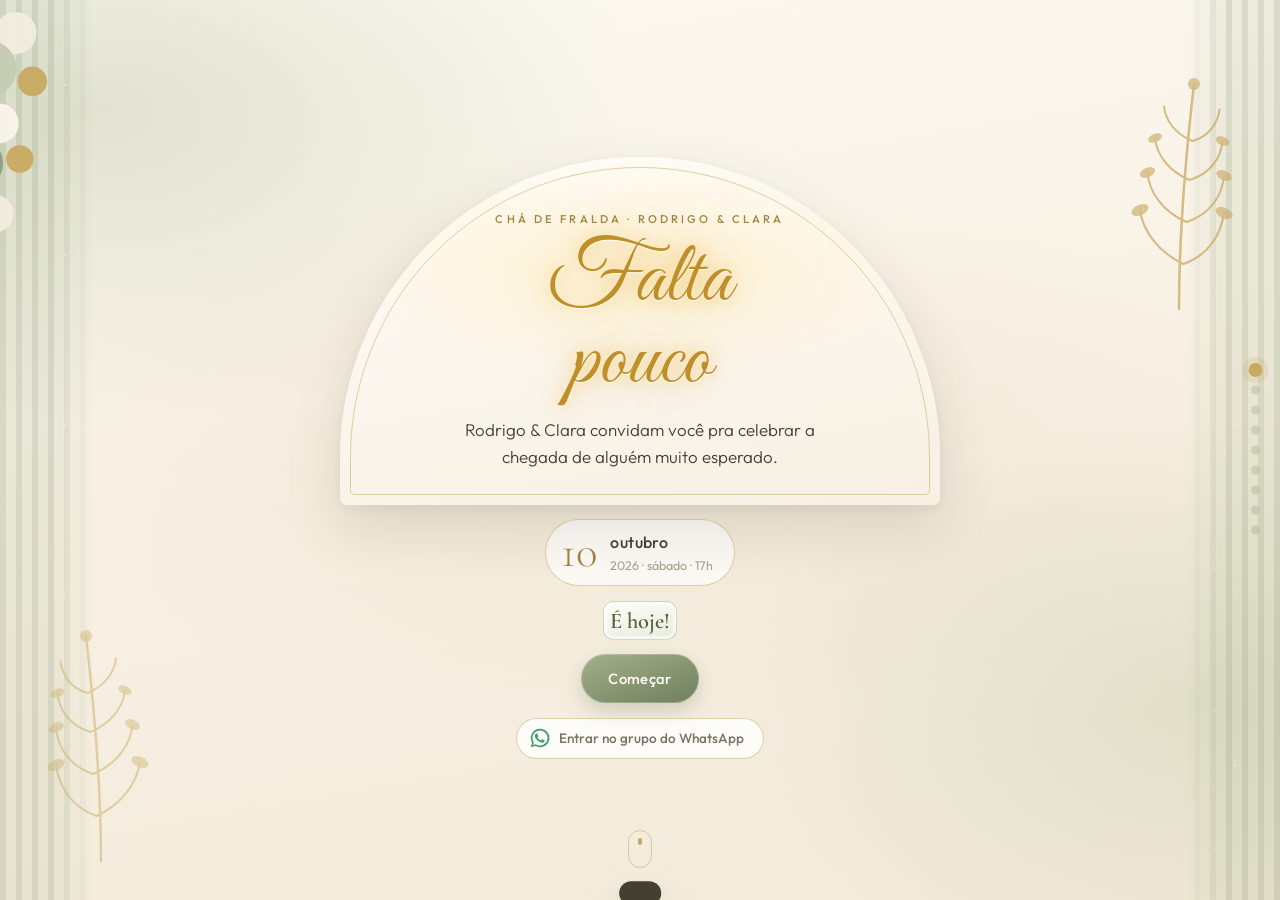
==== index.html @ 1813e739 "Endereço, bebidas, botão pulsando e assinatura em aberto ENDEREÇO CONFIG.local e CONFIG.endereco saí" ====
<!DOCTYPE html>
<html lang="pt-BR">
<head>
  <meta charset="UTF-8">
  <meta name="viewport" content="width=device-width, initial-scale=1.0, viewport-fit=cover">
  <meta name="theme-color" content="#FDFAF3">
  <title>Falta pouco — Chá de Fralda de Rodrigo &amp; Clara · 10.10.2026</title>
  <meta name="description" content="Chá de fralda de Rodrigo &amp; Clara — 10 de outubro de 2026, sábado, 17h. Feijoada, petiscos da roça e chopp gelado.">
  <meta property="og:type" content="website">
  <meta property="og:title" content="Falta pouco — Chá de Fralda de Rodrigo & Clara">
  <meta property="og:description" content="10.10.2026 · sábado, a partir das 17h. Feijoada no capricho, petiscos da roça e chopp gelado.">

  <link rel="preconnect" href="https://fonts.googleapis.com">
  <link rel="preconnect" href="https://fonts.gstatic.com" crossorigin>
  <link href="https://fonts.googleapis.com/css2?family=Cormorant+Garamond:ital,wght@0,300;0,400;0,500;0,600;1,400&family=Great+Vibes&family=Outfit:wght@300;400;500;600&display=swap" rel="stylesheet">
  <link rel="stylesheet" href="style.css">
  <link rel="icon" href="data:image/svg+xml,%3Csvg%20xmlns='http://www.w3.org/2000/svg'%20viewBox='0%200%2032%2032'%3E%3Cpath%20d='M16%2028.6%204.7%2017.7C1.3%2014.4%201.5%208.9%205.1%205.9c3.1-2.6%207.7-2%2010.3%201.1l.6.8.6-.8c2.6-3.1%207.2-3.7%2010.3-1.1%203.6%203%203.8%208.5.4%2011.8L16%2028.6z'%20fill='%23d92d2d'/%3E%3C/svg%3E">
</head>
<body>

<!-- cenário: cortinas de sálvia nas laterais e luzinhas ao fundo -->
<div class="blobs" aria-hidden="true">
  <span class="blob blob-a"></span>
  <span class="blob blob-b"></span>
  <span class="blob blob-c"></span>
</div>

<!-- ornamentos reaproveitados por várias seções -->
<svg class="sprite" aria-hidden="true">
  <defs>
    <symbol id="orn-guirlanda" viewBox="0 0 200 300">
      <circle cx="58"  cy="26"  r="26" fill="#a3b18a"/>
      <circle cx="112" cy="40"  r="20" fill="#f2ece0"/>
      <circle cx="34"  cy="66"  r="21" fill="#eee8dc"/>
      <circle cx="86"  cy="74"  r="27" fill="#c3cdb4"/>
      <circle cx="128" cy="86"  r="14" fill="#c9a961"/>
      <circle cx="46"  cy="112" r="24" fill="#a3b18a"/>
      <circle cx="96"  cy="126" r="19" fill="#faf5ea"/>
      <circle cx="26"  cy="152" r="18" fill="#d9d3c4"/>
      <circle cx="74"  cy="164" r="26" fill="#8fa07a"/>
      <circle cx="116" cy="160" r="13" fill="#c9a961"/>
      <circle cx="44"  cy="200" r="22" fill="#c3cdb4"/>
      <circle cx="92"  cy="212" r="18" fill="#f2ece0"/>
      <circle cx="30"  cy="240" r="17" fill="#a3b18a"/>
      <circle cx="72"  cy="252" r="13" fill="#c9a961"/>
    </symbol>

    <symbol id="orn-ramo" viewBox="0 0 100 160">
      <path d="M50 158 C50 110 46 60 40 8" fill="none" stroke="currentColor" stroke-width="1.6" stroke-linecap="round"/>
      <g fill="none" stroke="currentColor" stroke-width="1.3" stroke-linecap="round">
        <path d="M47 128 C30 122 22 108 20 94"/><path d="M47 128 C64 120 74 106 76 92"/>
        <path d="M45 100 C29 95 21 82 20 69"/><path d="M45 100 C61 93 70 80 71 67"/>
        <path d="M43 72  C29 68 22 57 21 46"/><path d="M43 72  C57 66 65 55 66 44"/>
        <path d="M41 46  C30 43 24 34 23 25"/><path d="M41 46  C53 41 59 32 60 23"/>
      </g>
      <g fill="currentColor" opacity="0.75">
        <ellipse cx="20" cy="94" rx="6" ry="3.4" transform="rotate(-24 20 94)"/>
        <ellipse cx="76" cy="92" rx="6" ry="3.4" transform="rotate(24 76 92)"/>
        <ellipse cx="20" cy="69" rx="5.4" ry="3.1" transform="rotate(-24 20 69)"/>
        <ellipse cx="71" cy="67" rx="5.4" ry="3.1" transform="rotate(24 71 67)"/>
        <ellipse cx="21" cy="46" rx="4.8" ry="2.8" transform="rotate(-24 21 46)"/>
        <ellipse cx="66" cy="44" rx="4.8" ry="2.8" transform="rotate(24 66 44)"/>
        <circle cx="40" cy="8" r="4"/>
      </g>
    </symbol>
  </defs>
</svg>

<!-- trilho de progresso lateral (montado pelo JS) -->
<nav class="rail" id="rail" aria-label="Navegação entre seções"></nav>

<main class="deck" id="deck">

  <!-- ═══════════ 1 · CAPA ═══════════ -->
  <section class="slide slide-capa" data-slide="Início">
    <svg class="guirlanda" viewBox="0 0 200 300" aria-hidden="true"><use href="#orn-guirlanda"></use></svg>

    <div class="wrap wrap-centro">
      <div class="capa-arco reveal">
        <p class="eyebrow">Chá de fralda · Rodrigo &amp; Clara</p>

        <h1 class="capa-titulo">
          Falta<em>pouco</em>
        </h1>

        <p class="capa-sub">
          Rodrigo &amp; Clara convidam você pra celebrar
          a chegada de alguém muito esperado.
        </p>
      </div>

      <div class="capa-data reveal" style="--d:.18s">
        <span class="capa-dia">10</span>
        <span class="capa-data-info">
          <b>outubro</b>
          <i>2026 · sábado · 17h</i>
        </span>
      </div>

      <div class="contador reveal" style="--d:.24s" id="contador">
        <div class="cd"><b id="cd-dias">--</b><span>dias</span></div>
        <div class="cd"><b id="cd-horas">--</b><span>horas</span></div>
        <div class="cd"><b id="cd-min">--</b><span>min</span></div>
        <div class="cd"><b id="cd-seg">--</b><span>seg</span></div>
      </div>

      <button class="btn btn-primario btn-pulsa reveal" style="--d:.3s" data-ir="1">Começar</button>

      <a class="wpp-capa reveal" style="--d:.36s" data-cfg-href="whatsappGrupo"
         data-origem="capa" href="#" target="_blank" rel="noopener">
        <svg viewBox="0 0 24 24" aria-hidden="true">
          <path d="M12 2a10 10 0 00-8.7 15L2 22l5.2-1.4A10 10 0 1012 2zm0 18.2a8.2 8.2 0 01-4.2-1.2l-.3-.2-3.1.8.8-3-.2-.3A8.2 8.2 0 1112 20.2z"/>
          <path d="M16.6 14.2c-.3-.1-1.6-.8-1.9-.9-.3-.1-.4-.1-.6.1l-.8 1c-.2.2-.3.2-.5.1a6.7 6.7 0 01-2-1.2 7.4 7.4 0 01-1.4-1.7c-.1-.3 0-.4.1-.5l.4-.5.2-.4v-.4l-.9-2.1c-.2-.6-.5-.5-.6-.5H8c-.2 0-.5.1-.7.3-.3.3-.9.9-.9 2.2s.9 2.6 1 2.8c.1.2 1.8 2.8 4.4 3.9 1.7.7 2.4.8 3.2.7.5-.1 1.6-.7 1.8-1.3.2-.6.2-1.2.2-1.3l-.4-.3z"/>
        </svg>
        <span>Entrar no grupo do WhatsApp</span>
      </a>
    </div>
    <div class="scroll-dica" aria-hidden="true"><span></span></div>
  </section>

  <!-- ═══════════ 2 · A HISTÓRIA (1) ═══════════ -->
  <section class="slide" data-slide="A história">
    <div class="wrap">
      <p class="eyebrow reveal">era uma vez</p>
      <h2 class="titulo reveal" style="--d:.06s">Três, antes de quatro</h2>

      <div class="retrato reveal" style="--d:.12s" aria-hidden="true">
        <span class="bolha bolha-azul">R</span>
        <span class="bolha bolha-rosa">C</span>
        <span class="bolha bolha-dourado">M</span>
      </div>

      <p class="texto reveal" style="--d:.18s">
        O Rodrigo e a Clara já caminhavam juntos. E a Clara já tinha uma
        filha linda de 1 aninho: a <strong>Maitê</strong>.
      </p>
      <p class="texto reveal" style="--d:.24s">
        A relação sempre foi das boas — daquelas que não precisam de
        apresentação. A Clara via nele <em>o pai que a Maitê não teve</em>.
        E pai, todo mundo sabe, não é quem chega primeiro: é quem fica.
      </p>
    </div>
  </section>

  <!-- ═══════════ 3 · A HISTÓRIA (2) ═══════════ -->
  <section class="slide" data-slide="A notícia">
    <div class="wrap">
      <p class="eyebrow reveal">e então</p>
      <h2 class="titulo reveal" style="--d:.06s">A notícia que mudou tudo</h2>

      <blockquote class="citacao reveal" style="--d:.12s">
        Não estava no roteiro, não estava no plano.
        Estava só ali, mudando tudo de uma vez.
      </blockquote>

      <p class="texto reveal" style="--d:.18s">
        Fomos surpreendidos. E apesar do susto, veio junto a certeza de que
        era uma <strong>boa nova</strong> — dessas que chegam sem avisar e,
        quando você percebe, já são a coisa mais especial que te aconteceu.
      </p>
      <p class="texto reveal" style="--d:.24s">
        Deus nos ungiu e nos concedeu essa bênção. Desde então ela virou a
        nossa prioridade, antes de qualquer outra coisa.
      </p>
      <p class="assinatura reveal" style="--d:.3s">Rodrigo, Clara, Maitê e …</p>
    </div>
  </section>

  <!-- ═══════════ 4 · A FESTA ═══════════ -->
  <section class="slide" data-slide="A festa">
    <svg class="botanica botanica-dir" viewBox="0 0 100 160" aria-hidden="true"><use href="#orn-ramo"></use></svg>
    <div class="wrap">
      <p class="eyebrow reveal">o encontro</p>
      <h2 class="titulo reveal" style="--d:.06s">A festa</h2>

      <div class="cartao reveal" style="--d:.12s">
        <div class="linha">
          <span class="linha-rot">Quando</span>
          <span class="linha-val" data-cfg="dataLonga">10 de outubro de 2026</span>
          <span class="linha-extra" data-cfg="horaExtra">sábado, a partir das 17h</span>
        </div>
        <div class="linha">
          <span class="linha-rot">Onde</span>
          <span class="linha-val" data-cfg="local">Quintas do Jacubá · Contagem</span>
          <span class="linha-extra" data-cfg="endereco">Casa 02, Rua A — Quintas do Jacubá, Contagem/MG</span>
        </div>
        <div class="linha">
          <span class="linha-rot">O que tem</span>
          <span class="linha-val">Feijoada no capricho</span>
          <span class="linha-extra">Petiscos da roça, chopp gelado, suco e refrigerante — por nossa conta.<br>
            Quem quiser outra bebida alcoólica, fique à vontade pra levar a sua.</span>
        </div>
      </div>

      <div class="chips reveal" style="--d:.18s">
        <span class="chip">Feijoada</span>
        <span class="chip">Petiscos da roça</span>
        <span class="chip">Chopp gelado</span>
        <span class="chip">Suco e refrigerante</span>
      </div>

      <div class="acoes reveal" style="--d:.24s">
        <a class="btn btn-suave" data-cfg-href="gcalUrl" href="#" target="_blank" rel="noopener">Salvar na agenda</a>
        <button class="btn btn-suave" id="btn-ics">Baixar .ics</button>
        <a class="btn btn-suave" data-cfg-href="mapsUrl" href="#" target="_blank" rel="noopener">Ver no mapa</a>
      </div>
    </div>
  </section>

  <!-- ═══════════ 5 · O ENXOVAL ═══════════ -->
  <section class="slide" data-slide="Enxoval">
    <svg class="botanica botanica-esq" viewBox="0 0 100 160" aria-hidden="true"><use href="#orn-ramo"></use></svg>
    <div class="wrap">
      <p class="eyebrow reveal">se quiser ajudar</p>
      <h2 class="titulo reveal" style="--d:.06s">O enxoval</h2>
      <p class="texto texto-centro reveal" style="--d:.12s">
        Sua presença já é o presente. Mas se quiser dar uma força no
        cantinho do bebê, aqui vai o mapa.
      </p>

      <div class="presentes reveal" style="--d:.18s">
        <article class="bloco bloco-destaque">
          <span class="tag">prioridade</span>
          <ul class="lista">
            <li><b>Fraldas</b><span>tamanhos P e M</span></li>
            <li><b>Kits de perfumaria bebê</b><span>sabonete, shampoo, colônia</span></li>
            <li><b>Lenços umedecidos</b><span>nunca é demais</span></li>
          </ul>
        </article>

        <article class="bloco">
          <span class="tag tag-rosa">se for do coração</span>
          <ul class="lista">
            <li><b>Roupinhas</b><span>até 6 meses</span></li>
            <li><b>Brinquedinhos</b><span>primeira infância</span></li>
            <li><b>O que o coração mandar</b><span>a gente aceita e agradece</span></li>
          </ul>
        </article>
      </div>

      <p class="nota reveal" style="--d:.24s">
        Ainda não contamos se é menino ou menina — então o seguro é apostar
        em <strong>tons neutros</strong>. Ou arriscar na cor do seu palpite
        e torcer. 😄
      </p>
    </div>
  </section>

  <!-- ═══════════ 6 · O PALPITE ═══════════ -->
  <section class="slide" data-slide="Seu palpite">
    <div class="wrap wrap-centro">
      <p class="eyebrow reveal">brincadeira do chá</p>
      <h2 class="titulo reveal" style="--d:.06s">Chuta aí</h2>
      <p class="texto texto-centro reveal" style="--d:.12s">
        Toda festa de bebê tem essa aposta. Sem pesquisar,
        sem consultar ninguém — <strong>no feeling</strong>.
      </p>

      <div class="times reveal" style="--d:.18s" id="times">
        <button type="button" class="time time-azul" data-palpite="Menino">
          <span class="time-icone" aria-hidden="true"></span>
          <span class="time-nome">Time Azul</span>
          <span class="time-desc">é menino!</span>
          <span class="time-mark" aria-hidden="true">✓</span>
        </button>

        <span class="times-vs" aria-hidden="true">ou</span>

        <button type="button" class="time time-rosa" data-palpite="Menina">
          <span class="time-icone" aria-hidden="true"></span>
          <span class="time-nome">Time Rosa</span>
          <span class="time-desc">é menina!</span>
          <span class="time-mark" aria-hidden="true">✓</span>
        </button>
      </div>

      <p class="palpite-eco hidden" id="palpite-eco"></p>

      <p class="nota reveal" style="--d:.24s">
        Guarde o seu palpite. Quando confirmar presença,
        o convite conta se você acertou. 🤫
      </p>
    </div>
  </section>


  <!-- ═══════════ 7 · A RIFA ═══════════ -->
  <section class="slide" data-slide="Rifa entre amigos">
    <div class="wrap wrap-centro">
      <p class="eyebrow reveal">entre amigos</p>
      <h2 class="titulo reveal" style="--d:.06s">Uma forcinha</h2>

      <p class="texto texto-centro reveal" style="--d:.1s">
        Organizamos uma rifa entre amigos pra ajudar a montar o enxoval.
        Participar é totalmente opcional — sua presença já basta pra gente.
      </p>

      <div class="premio reveal" style="--d:.14s">
        <span class="tag tag-ambar">o prêmio</span>
        <p class="premio-nome">Kit Jack Daniel's</p>
        <p class="premio-sub">Garrafa + copo. Sorteado entre todos no dia da festa.</p>
      </div>

      <p class="nota reveal" style="--d:.18s">
        Cada número contribui com <strong id="valor-numero">R$ 20</strong>.
        Se quiser escolher mais de um, fique à vontade — cada número é uma
        chance a mais e uma ajuda a mais.
      </p>

      <div class="cartela reveal" style="--d:.22s" id="cartela"
           role="group" aria-label="Cartela de números"></div>

      <!-- some assim que a consulta à planilha responde -->
      <p class="cartela-espera hidden" id="cartela-espera" aria-live="polite">
        Conferindo quais números já foram reservados…
      </p>

      <p class="legenda-cartela reveal" style="--d:.26s">
        <span class="leg leg-livre"></span> livre
        <span class="leg leg-reservado"></span> reservado
        <span class="leg leg-pago"></span> já é de alguém
      </p>

      <!-- carrinho + dados de quem escolheu -->
      <div class="carrinho hidden" id="carrinho">
        <p class="carrinho-rot">Seus números</p>
        <div class="carrinho-nums" id="carrinho-nums"></div>
        <p class="carrinho-conta" id="carrinho-conta"></p>

        <div class="rifa-form" id="rifa-form">
          <label class="campo">
            <span class="campo-rot">Seu nome</span>
            <input type="text" id="rifa-nome" autocomplete="name" placeholder="Como te chamam">
          </label>
          <label class="campo">
            <span class="campo-rot">WhatsApp</span>
            <input type="tel" id="rifa-whatsapp" inputmode="tel" autocomplete="tel"
                   placeholder="(31) 9 9999-9999">
          </label>
          <button type="button" class="btn btn-primario btn-largo" id="rifa-reservar">
            Reservar
          </button>
          <button type="button" class="btn-limpar" id="rifa-limpar">limpar escolha</button>
        </div>
      </div>

      <div class="pagamento hidden" id="rifa-pagamento"></div>
    </div>
  </section>

  <!-- ═══════════ 8 · CONFIRMAÇÃO ═══════════ -->
  <section class="slide" data-slide="Confirmar">
    <div class="wrap">
      <p class="eyebrow reveal">última etapa</p>
      <h2 class="titulo reveal" style="--d:.06s">Confirme sua presença</h2>

      <div id="form-area">
        <p class="texto texto-centro reveal" style="--d:.12s">
          Pra gente acertar a feijoada e o chopp, confirme até
          <strong data-cfg="rsvpPrazo">03/10/2026</strong>.
        </p>

        <form id="form" class="form reveal" style="--d:.2s" novalidate>
          <label class="campo">
            <span class="campo-rot">Seu nome <i>*</i></span>
            <input type="text" name="nome" required autocomplete="name" placeholder="Como te chamam">
          </label>

          <label class="campo">
            <span class="campo-rot">WhatsApp <i>*</i></span>
            <input type="tel" name="whatsapp" id="in-whatsapp" required inputmode="tel"
                   autocomplete="tel" placeholder="(31) 9 9999-9999">
          </label>

          <fieldset class="campo">
            <legend class="campo-rot">Você vai? <i>*</i></legend>
            <div class="opcoes">
              <label class="op"><input type="radio" name="vai" value="Sim" required><span>Sim, conta comigo</span></label>
              <label class="op"><input type="radio" name="vai" value="Talvez"><span>Talvez</span></label>
              <label class="op"><input type="radio" name="vai" value="Não"><span>Não vou poder</span></label>
            </div>
          </fieldset>

          <label class="campo">
            <span class="campo-rot">Quantas pessoas no total? <i>*</i></span>
            <input type="number" name="quantos" required min="1" max="5" value="1" inputmode="numeric">
            <small class="campo-dica">Você + até 4 acompanhantes.</small>
          </label>

          <fieldset class="campo">
            <legend class="campo-rot">Seu palpite <i>*</i></legend>
            <div class="opcoes opcoes-2">
              <label class="op op-azul"><input type="radio" name="palpite" value="Menino" required><span>Menino</span></label>
              <label class="op op-rosa"><input type="radio" name="palpite" value="Menina"><span>Menina</span></label>
            </div>
          </fieldset>

          <fieldset class="campo">
            <legend class="campo-rot">Você veio pelo lado <i>*</i></legend>
            <div class="opcoes">
              <label class="op"><input type="radio" name="lado" value="Rodrigo" required><span>do Rodrigo</span></label>
              <label class="op"><input type="radio" name="lado" value="Clara"><span>da Clara</span></label>
              <label class="op"><input type="radio" name="lado" value="Ambos"><span>dos dois</span></label>
            </div>
          </fieldset>

          <label class="campo">
            <span class="campo-rot">Vai levar presente? <i>*</i></span>
            <select name="presente" required>
              <option value="" disabled selected>Escolha uma opção</option>
              <option value="Fraldas P/M">Fraldas (P ou M)</option>
              <option value="Kit perfumaria">Kit de perfumaria bebê</option>
              <option value="Lenços umedecidos">Lenços umedecidos</option>
              <option value="Roupinhas até 6 meses">Roupinhas até 6 meses</option>
              <option value="Brinquedos">Brinquedinhos</option>
              <option value="Outro">Outro / surpresa</option>
            </select>
          </label>

          <label class="campo">
            <span class="campo-rot">Um recado pros pais <span class="opt">(opcional)</span></span>
            <textarea name="recado" rows="3" placeholder="Escreve algo, eles vão ler depois"></textarea>
          </label>

          <label class="op op-check">
            <input type="checkbox" name="grupo" id="in-grupo" value="Sim">
            <span>Já entrei no grupo do WhatsApp</span>
          </label>

          <p class="teaser">Ao confirmar, o convite revela o que só ele sabe. 🤫</p>
          <button type="submit" class="btn btn-primario btn-largo">Confirmar e descobrir</button>
        </form>
      </div>

      <!-- estado confirmado -->
      <div id="confirmado" class="confirmado hidden">
        <div class="check" aria-hidden="true">✓</div>
        <h3 class="sub-titulo">Presença confirmada!</h3>
        <p class="texto texto-centro">
          Te esperamos <strong data-cfg="dataCurta">10 de outubro</strong>.
        </p>

        <div class="eco-palpite" id="eco-palpite"></div>

        <a class="wpp" data-cfg-href="whatsappGrupo" data-origem="final" href="#" target="_blank" rel="noopener">
          <span class="tag tag-verde">importante</span>
          <span class="wpp-titulo">Entre no grupo do WhatsApp</span>
          <span class="wpp-sub">Os avisos e o resultado do sorteio saem por lá.</span>
        </a>

        <div class="qr hidden" id="qr-bloco">
          <p class="qr-rot">ou aponte a câmera do WhatsApp</p>
          <img id="qr-img" alt="QR code do grupo do WhatsApp" width="170" height="170">
        </div>

        <div class="falha hidden" id="falha">
          <p>Não conseguimos registrar automaticamente. Manda pelo WhatsApp pra garantir:</p>
          <a class="btn btn-suave" id="falha-link" href="#" target="_blank" rel="noopener">Enviar pelo WhatsApp</a>
        </div>

        <div class="acoes">
          <a class="btn btn-suave" data-cfg-href="gcalUrl" href="#" target="_blank" rel="noopener">Salvar na agenda</a>
          <a class="btn btn-suave" data-cfg-href="wazeUrl" href="#" target="_blank" rel="noopener">Abrir no Waze</a>
        </div>
      </div>
    </div>
  </section>

  <!-- ═══════════ 9 · O ÁLBUM ═══════════ -->
  <section class="slide" data-slide="Álbum">
    <svg class="botanica botanica-dir" viewBox="0 0 100 160" aria-hidden="true"><use href="#orn-ramo"></use></svg>
    <div class="wrap">
      <p class="eyebrow reveal">bônus</p>
      <h2 class="titulo reveal" style="--d:.06s">O álbum</h2>

      <div class="trava" id="trava">
        <div class="trava-icone" aria-hidden="true">🔒</div>
        <p class="trava-titulo">Ainda não.</p>
        <p class="texto texto-centro">
          Este capítulo abre depois que você confirmar presença e ver a
          revelação. Sem atalho. 😌
        </p>
        <button class="btn btn-primario" data-ir="7">Ir para a confirmação</button>
      </div>

      <div class="album hidden" id="album">
        <p class="texto texto-centro">Fotos, gifs e vídeos — com um comentário em cada um.</p>
        <div class="mural" id="mural"></div>

        <div class="recados">
          <h3 class="sub-titulo">Deixe seu recado</h3>
          <p class="texto texto-centro">Vamos guardar todos pra ela ler quando crescer.</p>

          <form class="form" id="form-recado">
            <label class="campo">
              <span class="campo-rot">Seu nome</span>
              <input type="text" id="rec-nome" maxlength="60" placeholder="Como te chamam">
            </label>
            <label class="campo">
              <span class="campo-rot">Recado</span>
              <textarea id="rec-texto" rows="3" maxlength="400" placeholder="Escreve algo bonito"></textarea>
            </label>
            <button type="submit" class="btn btn-primario btn-largo">Deixar recado</button>
          </form>

          <div class="recados-lista" id="recados-lista"></div>
        </div>
      </div>
    </div>
  </section>

</main>

<!-- ═══════════ REVELAÇÃO ═══════════ -->
<div id="revelacao" class="revelacao hidden" role="dialog" aria-modal="true" aria-label="A revelação">
  <button type="button" class="rev-pular" id="rev-pular">pular</button>
  <div class="rev-palco" id="rev-palco"></div>
</div>

<!-- visualizador de mídia -->
<div id="lightbox" class="lightbox hidden" role="dialog" aria-modal="true" aria-label="Mídia">
  <button class="lightbox-fechar" id="lightbox-fechar" aria-label="Fechar">×</button>
  <div class="lightbox-conteudo" id="lightbox-conteudo"></div>
</div>

<!-- controle de som (some sozinho se CONFIG.audio.arquivo for null) -->
<div class="som hidden" id="som">
  <button type="button" class="som-botao" id="som-botao" aria-pressed="false" aria-label="Ativar som">
    <svg class="ico-som" viewBox="0 0 24 24" aria-hidden="true">
      <path d="M5 9v6h4l5 4V5L9 9H5z" fill="currentColor"/>
      <path class="onda" d="M16.5 8.5a5 5 0 010 7M19 6a8 8 0 010 12"
            stroke="currentColor" stroke-width="1.9" fill="none" stroke-linecap="round"/>
      <path class="corte" d="M17 9l5 6M22 9l-5 6"
            stroke="currentColor" stroke-width="1.9" fill="none" stroke-linecap="round"/>
    </svg>
  </button>
  <input type="range" class="som-volume" id="som-volume" min="0" max="100" value="35"
         aria-label="Volume">
</div>

<audio id="trilha" preload="none"></audio>

<div id="confete" class="confete" aria-hidden="true"></div>
<div id="toast" class="toast" role="status" aria-live="polite"></div>

<script src="script.js?v=2"></script>
</body>
</html>
---- style.css ----
/* ══════════════════════════════════════════════════════════════
   FALTA POUCO — chá de fralda

   Direção visual tirada da referência de decoração: verde-sálvia,
   creme e dourado. Painéis em arco, textura ripada nas colunas,
   fios de ouro finos, guirlanda de balões, letreiro em neon e
   botânica em linha.

   A paleta é neutra de propósito: além de combinar com a decoração,
   ela não entrega o palpite. Azul e rosa aparecem só dentro dos
   cartões da brincadeira.
══════════════════════════════════════════════════════════════ */

:root {
  /* verdes */
  --salvia:        #a3b18a;
  --salvia-clara:  #c3cdb4;
  --salvia-tenue:  #e6ebde;
  --salvia-funda:  #6f7f5c;

  /* cremes e areia */
  --creme:         #fdfaf3;
  --creme-quente:  #f7f0e3;
  --areia:         #ece0cb;
  --areia-funda:   #d9c8ab;

  /* ouro */
  --ouro:          #c9a961;
  --ouro-claro:    #e3cd97;
  --ouro-fundo:    #a3823f;

  /* tinta */
  --tinta:         #443f33;
  --tinta-fraca:   #7a7364;
  --tinta-tenue:   #a89f8d;

  /* só na brincadeira do palpite */
  --azul:          #8fb8d8;
  --azul-forte:    #4c7fa3;
  --azul-tenue:    #eaf2f8;
  --rosa:          #e8b4c4;
  --rosa-forte:    #c07690;
  --rosa-tenue:    #fbeef1;

  --borda:         rgba(68,63,51,0.10);
  --fio-ouro:      rgba(201,169,97,0.55);

  --sombra-sm:     0 2px 10px rgba(68,63,51,0.05);
  --sombra:        0 10px 32px rgba(68,63,51,0.09), 0 2px 8px rgba(68,63,51,0.04);
  --sombra-lg:     0 22px 56px rgba(68,63,51,0.14), 0 4px 14px rgba(68,63,51,0.06);

  --r-sm: 12px;
  --r:    20px;
  --r-lg: 28px;
  --arco: 999px 999px 24px 24px;   /* o painel em arco da referência */
  --pill: 999px;

  --mola: cubic-bezier(0.22, 1, 0.36, 1);
}

*, *::before, *::after { box-sizing: border-box; margin: 0; padding: 0; }
html { -webkit-text-size-adjust: 100%; }

body {
  font-family: 'Outfit', system-ui, sans-serif;
  font-weight: 400;
  color: var(--tinta);
  background: var(--creme);
  line-height: 1.6;
  -webkit-font-smoothing: antialiased;
  overflow: hidden;
}

button, input, select, textarea { font: inherit; color: inherit; }
button { cursor: pointer; border: none; background: none; }
a { color: inherit; text-decoration: none; }
img, video { display: block; max-width: 100%; }
ul { list-style: none; }
.hidden { display: none !important; }
.sprite { position: absolute; width: 0; height: 0; overflow: hidden; }

/* ══════════════ FUNDO — cortina, sálvia e botânica ══════════════ */
.blobs { position: fixed; inset: 0; z-index: 0; overflow: hidden; pointer-events: none; }

/* lençol de fundo: creme quente com halos de sálvia nas laterais */
.blobs::before {
  content: '';
  position: absolute;
  inset: 0;
  background:
    radial-gradient(ellipse 60% 50% at 8% 12%,  rgba(163,177,138,0.30), transparent 70%),
    radial-gradient(ellipse 55% 45% at 94% 78%, rgba(163,177,138,0.24), transparent 70%),
    radial-gradient(ellipse 70% 40% at 50% 50%, rgba(236,224,203,0.55), transparent 75%),
    linear-gradient(170deg, #fdfaf3, #f7f0e3 55%, #f2ead9);
}

/* cortinas verdes das bordas, como na referência */
.blob { position: absolute; }
.blob-a, .blob-b {
  top: 0; bottom: 0;
  width: clamp(38px, 9vw, 96px);
  background:
    repeating-linear-gradient(90deg,
      rgba(140,155,116,0.30) 0px,
      rgba(140,155,116,0.30) 6px,
      rgba(163,177,138,0.16) 6px,
      rgba(163,177,138,0.16) 16px);
  mask-image: linear-gradient(90deg, #000 55%, transparent);
}
.blob-a { left: 0; }
.blob-b { right: 0; transform: scaleX(-1); }

/* luzinhas de fada ao fundo */
.blob-c {
  inset: 0;
  background-image:
    radial-gradient(circle, rgba(255,241,204,0.9) 0.9px, transparent 1.4px),
    radial-gradient(circle, rgba(255,236,190,0.7) 0.8px, transparent 1.3px);
  background-size: 130px 170px, 210px 140px;
  background-position: 0 0, 60px 80px;
  opacity: 0.55;
  animation: piscaLuzes 7s ease-in-out infinite;
}
@keyframes piscaLuzes { 50% { opacity: 0.28; } }

/* ══════════════ NAVEGAÇÃO ══════════════ */
.deck {
  position: relative;
  z-index: 1;
  height: 100dvh;
  overflow-y: auto;
  overflow-x: hidden;
  scroll-snap-type: y mandatory;
  scroll-behavior: smooth;
  scrollbar-width: none;
}
.deck::-webkit-scrollbar { display: none; }

.slide {
  min-height: 100dvh;
  scroll-snap-align: start;
  scroll-snap-stop: always;
  display: grid;
  place-items: center;
  padding: clamp(3.5rem, 9vh, 5rem) 1.25rem clamp(3rem, 8vh, 4rem);
}

/* No celular, os slides da rifa e do "Confirmar" ficam mais altos que a
   tela. Com snap obrigatório o navegador precisa repousar num ponto de
   snap, e o único ponto do slide é o topo dele: quem tentava descer até o
   botão era puxado de volta ou jogado pro slide seguinte. No toque o snap
   vira "proximity", que só agarra perto da borda e deixa rolar livre
   dentro do slide. No desktop o conteúdo cabe, então nada muda. */
@media (pointer: coarse), (max-width: 820px) {
  .deck  { scroll-snap-type: y proximity; }
  .slide { scroll-snap-stop: normal; }
}

.wrap {
  width: min(600px, 100%);
  display: flex;
  flex-direction: column;
  gap: 0.9rem;
}
.wrap-centro { align-items: center; text-align: center; }

/* trilho: contas douradas */
.rail {
  position: fixed;
  right: clamp(9px, 2vw, 20px);
  top: 50%;
  transform: translateY(-50%);
  z-index: 30;
  display: flex;
  flex-direction: column;
  gap: 11px;
}
.rail-item {
  position: relative;
  width: 9px; height: 9px;
  border-radius: 50%;
  background: rgba(163,177,138,0.4);
  transition: background 0.3s, transform 0.3s var(--mola), box-shadow 0.3s;
}
.rail-item:hover { transform: scale(1.35); background: var(--salvia); }
.rail-item.ativo {
  background: var(--ouro);
  transform: scale(1.55);
  box-shadow: 0 0 0 4px rgba(201,169,97,0.18);
}
.rail-item .rail-nome {
  position: absolute;
  right: 20px; top: 50%;
  transform: translateY(-50%) translateX(6px);
  white-space: nowrap;
  font-size: 0.72rem;
  font-weight: 500;
  color: var(--tinta-fraca);
  background: rgba(253,250,243,0.95);
  padding: 0.2rem 0.65rem;
  border-radius: var(--pill);
  border: 1px solid var(--fio-ouro);
  opacity: 0;
  pointer-events: none;
  transition: opacity 0.25s, transform 0.25s var(--mola);
}
.rail-item:hover .rail-nome { opacity: 1; transform: translateY(-50%) translateX(0); }

.scroll-dica {
  position: absolute;
  bottom: clamp(1.2rem, 4vh, 2rem);
  left: 50%;
  transform: translateX(-50%);
  width: 24px; height: 38px;
  border: 1.5px solid var(--fio-ouro);
  border-radius: var(--pill);
}
.scroll-dica span {
  position: absolute;
  top: 7px; left: 50%;
  width: 4px; height: 7px;
  margin-left: -2px;
  border-radius: var(--pill);
  background: var(--ouro);
  animation: rolar 1.9s ease-in-out infinite;
}
@keyframes rolar {
  0%, 100% { transform: translateY(0); opacity: 1; }
  55%      { transform: translateY(14px); opacity: 0.2; }
}

/* ══════════════ ENTRADA ══════════════ */
.reveal {
  opacity: 0;
  transform: translateY(20px);
  transition: opacity 0.75s var(--mola), transform 0.75s var(--mola);
  transition-delay: var(--d, 0s);
}
.slide.visivel .reveal { opacity: 1; transform: none; }

/* ══════════════ ORNAMENTOS ══════════════ */
/* guirlanda de balões — canto superior esquerdo da capa */
.guirlanda {
  position: absolute;
  top: -1%; left: -8%;
  width: clamp(120px, 33vw, 210px);
  opacity: 0.95;
  pointer-events: none;
  animation: balancaGuirlanda 9s ease-in-out infinite;
}
@keyframes balancaGuirlanda {
  0%, 100% { transform: rotate(-1.5deg); }
  50%      { transform: rotate(1.5deg); }
}

/* ramos botânicos em linha dourada */
.botanica {
  position: absolute;
  width: clamp(90px, 22vw, 150px);
  opacity: 0.5;
  pointer-events: none;
  color: var(--ouro);
}
.botanica-esq { bottom: 4%; left: 2%; }
.botanica-dir { top: 8%; right: 2%; transform: scaleX(-1); }

/* ══════════════ TIPOGRAFIA ══════════════ */
.eyebrow {
  font-size: 0.7rem;
  font-weight: 500;
  letter-spacing: 0.28em;
  text-transform: uppercase;
  color: var(--ouro-fundo);
}

.titulo {
  font-family: 'Cormorant Garamond', Georgia, serif;
  font-weight: 400;
  font-size: clamp(2rem, 7vw, 3.1rem);
  line-height: 1.12;
  letter-spacing: 0.005em;
  color: var(--tinta);
}

.sub-titulo {
  font-family: 'Cormorant Garamond', Georgia, serif;
  font-weight: 500;
  font-size: clamp(1.35rem, 4.4vw, 1.75rem);
  line-height: 1.2;
  text-align: center;
}

.texto {
  font-size: clamp(0.96rem, 2.6vw, 1.04rem);
  color: var(--tinta-fraca);
  font-weight: 300;
}
.texto strong { color: var(--tinta); font-weight: 600; }
.texto em { font-style: italic; color: var(--salvia-funda); }
.texto-centro { text-align: center; }

.nota {
  font-size: 0.86rem;
  color: var(--tinta-tenue);
  text-align: center;
  max-width: 44ch;
  margin-inline: auto;
}
.nota strong { color: var(--tinta-fraca); font-weight: 600; }

.citacao {
  font-family: 'Cormorant Garamond', Georgia, serif;
  font-style: italic;
  font-size: clamp(1.15rem, 3.6vw, 1.45rem);
  line-height: 1.45;
  color: var(--tinta);
  padding: 0.2rem 0 0.2rem 1.1rem;
  border-left: 2px solid var(--ouro);
}

.assinatura {
  font-family: 'Great Vibes', cursive;
  font-size: 1.75rem;
  color: var(--salvia-funda);
  text-align: right;
  margin-top: 0.3rem;
}

/* filete dourado decorativo */
.filete {
  display: flex;
  align-items: center;
  justify-content: center;
  gap: 0.55rem;
  color: var(--ouro);
}
.filete::before, .filete::after {
  content: '';
  height: 1px;
  width: clamp(28px, 12vw, 64px);
  background: linear-gradient(90deg, transparent, var(--ouro));
}
.filete::after { background: linear-gradient(90deg, var(--ouro), transparent); }
.filete span { font-size: 0.7rem; letter-spacing: 0.2em; text-transform: uppercase; }

/* ══════════════ CAPA — o letreiro em neon ══════════════ */
.slide-capa { position: relative; }

/* painel em arco atrás do letreiro */
.capa-arco {
  position: relative;
  padding: clamp(2.4rem, 8vw, 3.4rem) clamp(1.4rem, 6vw, 2.6rem) clamp(1.6rem, 5vw, 2.2rem);
  border-radius: var(--arco);
  background:
    radial-gradient(ellipse 70% 45% at 50% 32%, rgba(255,241,206,0.9), transparent 70%),
    linear-gradient(170deg, #fffdf8, var(--creme-quente));
  box-shadow: var(--sombra-lg);
  display: flex;
  flex-direction: column;
  align-items: center;
  gap: 0.7rem;
  width: 100%;
}
/* fio de ouro interno, acompanhando o arco */
.capa-arco::before {
  content: '';
  position: absolute;
  inset: 10px;
  border: 1px solid var(--fio-ouro);
  border-radius: 999px 999px 16px 16px;
  pointer-events: none;
}

.capa-titulo {
  font-family: 'Great Vibes', cursive;
  font-weight: 400;
  font-size: clamp(3rem, 15vw, 5.4rem);
  line-height: 0.95;
  /* Letreiro dourado com halo quente. Neon branco só lê sobre fundo
     escuro; aqui o fundo é creme, então o tubo é que precisa ter cor. */
  color: #c08f2a;
  text-shadow:
    0 1px 0   rgba(255,255,255,0.85),
    0 0 7px   rgba(255,238,196,0.95),
    0 0 18px  rgba(240,196,110,0.7),
    0 0 38px  rgba(214,160,60,0.35);
  animation: neon 4.5s ease-in-out infinite;
}
@keyframes neon {
  0%, 100% { opacity: 1; }
  47%      { opacity: 0.94; }
  49%      { opacity: 0.72; }
  51%      { opacity: 0.95; }
}
.capa-titulo em { font-style: normal; display: block; }

.capa-sub {
  font-size: clamp(0.95rem, 2.8vw, 1.06rem);
  color: var(--tinta);
  font-weight: 300;
  max-width: 32ch;
}

.capa-data {
  display: flex;
  align-items: center;
  gap: 0.85rem;
  padding: 0.6rem 1.3rem 0.6rem 0.9rem;
  background: rgba(255,255,255,0.7);
  border: 1px solid var(--fio-ouro);
  border-radius: var(--pill);
}
.capa-dia {
  font-family: 'Cormorant Garamond', serif;
  font-size: 2.8rem;
  font-weight: 300;
  line-height: 1;
  color: var(--ouro-fundo);
}
.capa-data-info { display: flex; flex-direction: column; text-align: left; }
.capa-data-info b { font-weight: 500; font-size: 1rem; letter-spacing: 0.03em; }
.capa-data-info i { font-style: normal; font-size: 0.78rem; color: var(--tinta-tenue); }

/* contador em blocos de bebê */
.contador { display: flex; gap: 0.45rem; }
.cd {
  min-width: 58px;
  padding: 0.5rem 0.35rem 0.42rem;
  text-align: center;
  border-radius: 10px;
  background: linear-gradient(165deg, #fffdf8, var(--salvia-tenue));
  border: 1px solid rgba(163,177,138,0.45);
  box-shadow: inset 0 0 0 3px rgba(255,255,255,0.6);
}
.cd b {
  display: block;
  font-family: 'Cormorant Garamond', serif;
  font-weight: 600;
  font-size: 1.4rem;
  line-height: 1;
  color: #55613f;
  font-variant-numeric: tabular-nums;
}
.cd span {
  display: block;
  font-size: 0.58rem;
  letter-spacing: 0.16em;
  text-transform: uppercase;
  color: var(--tinta-tenue);
  margin-top: 0.2rem;
}

/* atalho pro grupo, logo abaixo do Começar */
.wpp-capa {
  display: inline-flex;
  align-items: center;
  gap: 0.5rem;
  padding: 0.55rem 1.15rem 0.55rem 0.75rem;
  border-radius: var(--pill);
  background: rgba(255,255,255,0.82);
  border: 1px solid var(--fio-ouro);
  font-size: 0.85rem;
  font-weight: 500;
  color: var(--tinta-fraca);
  transition: transform 0.25s var(--mola), box-shadow 0.25s, color 0.25s, background 0.25s;
}
.wpp-capa svg {
  width: 22px; height: 22px;
  flex: 0 0 auto;
  fill: #3fa06a;
  transition: transform 0.25s var(--mola);
}
.wpp-capa:hover {
  transform: translateY(-2px);
  box-shadow: var(--sombra-sm);
  color: var(--tinta);
  background: #fff;
}
.wpp-capa:hover svg { transform: scale(1.1); }

/* ══════════════ BOTÕES ══════════════ */
.btn {
  display: inline-flex;
  align-items: center;
  justify-content: center;
  gap: 0.4rem;
  padding: 0.8rem 1.7rem;
  border-radius: var(--pill);
  font-size: 0.92rem;
  font-weight: 500;
  letter-spacing: 0.02em;
  transition: transform 0.25s var(--mola), box-shadow 0.25s, background 0.25s;
}
.btn:active { transform: scale(0.97); }

.btn-primario {
  color: #fffdf6;
  background: linear-gradient(160deg, var(--salvia), var(--salvia-funda));
  box-shadow: 0 8px 20px rgba(111,127,92,0.28), inset 0 0 0 1px rgba(255,255,255,0.22);
}
.btn-primario:hover { transform: translateY(-2px); box-shadow: 0 12px 28px rgba(111,127,92,0.36); }
.btn-primario:disabled { opacity: 0.6; transform: none; cursor: wait; }

/* O "Começar" é a única coisa que a pessoa precisa fazer na capa. Ele respira
   devagar e solta um anel, pra ninguém ficar parado achando que acabou ali.
   A respiração usa `scale` (propriedade própria) em vez de `transform`, senão
   ela sobrescreveria o translateY do :hover. Para de pulsar ao ser tocado. */
.btn-pulsa {
  position: relative;
  animation: respiraBotao 2.4s ease-in-out infinite;
}
/* O anel nasce já fora da borda: em cima dela, verde sobre verde, ele some. */
.btn-pulsa::before,
.btn-pulsa::after {
  content: '';
  position: absolute;
  inset: -3px;
  border-radius: inherit;
  border: 2px solid var(--salvia);
  opacity: 0;
  pointer-events: none;
  animation: anelBotao 2.4s ease-out infinite;
}
.btn-pulsa::after { animation-delay: 1.2s; }   /* o segundo anel sai no meio do ciclo */

@keyframes respiraBotao { 0%, 100% { scale: 1; } 50% { scale: 1.045; } }
@keyframes anelBotao {
  0%   { scale: 1;    opacity: 0.6; }
  55%  { scale: 1.22; opacity: 0.16; }
  80%  { scale: 1.34; opacity: 0; }
  100% { scale: 1.34; opacity: 0; }
}

.btn-pulsa:hover, .btn-pulsa:focus-visible { animation: none; scale: 1; }
.btn-pulsa:hover::before, .btn-pulsa:focus-visible::before,
.btn-pulsa:hover::after,  .btn-pulsa:focus-visible::after { animation: none; }

@media (prefers-reduced-motion: reduce) {
  .btn-pulsa,
  .btn-pulsa::before,
  .btn-pulsa::after { animation: none; scale: 1; }
}

.btn-suave {
  background: rgba(255,255,255,0.85);
  color: var(--tinta);
  border: 1px solid var(--fio-ouro);
  padding: 0.68rem 1.3rem;
  font-size: 0.88rem;
}
.btn-suave:hover { transform: translateY(-2px); box-shadow: var(--sombra-sm); background: #fff; }
.btn-largo { width: 100%; }

.acoes { display: flex; flex-wrap: wrap; gap: 0.5rem; justify-content: center; }
a.desativado { opacity: 0.4; cursor: not-allowed; }

/* ══════════════ CARTÃO EM ARCO ══════════════ */
.cartao {
  position: relative;
  background: linear-gradient(170deg, #fffdf8, var(--creme-quente));
  border-radius: var(--arco);
  box-shadow: var(--sombra);
  padding: clamp(2rem, 7vw, 2.8rem) 1.5rem 1.4rem;
}
.cartao::before {
  content: '';
  position: absolute;
  inset: 9px;
  border: 1px solid var(--fio-ouro);
  border-radius: 999px 999px 14px 14px;
  pointer-events: none;
}
.linha { padding: 0.95rem 0; border-bottom: 1px solid var(--borda); text-align: center; }
.linha:last-child { border-bottom: none; padding-bottom: 0.2rem; }
.linha-rot {
  display: block;
  font-size: 0.64rem;
  letter-spacing: 0.22em;
  text-transform: uppercase;
  color: var(--ouro-fundo);
  margin-bottom: 0.25rem;
}
.linha-val {
  display: block;
  font-family: 'Cormorant Garamond', serif;
  font-size: 1.35rem;
  line-height: 1.25;
}
.linha-extra {
  display: block;
  font-size: 0.84rem;
  color: var(--tinta-fraca);
  font-weight: 300;
  margin-top: 0.15rem;
}

.chips { display: flex; flex-wrap: wrap; gap: 0.4rem; justify-content: center; }
.chip {
  padding: 0.32rem 0.9rem;
  border-radius: var(--pill);
  font-size: 0.82rem;
  font-weight: 500;
  color: var(--salvia-funda);
  background: var(--salvia-tenue);
  border: 1px solid rgba(163,177,138,0.4);
}

/* ══════════════ RETRATO — medalhões ══════════════ */
.retrato { display: flex; justify-content: center; padding: 0.4rem 0 0.2rem; }
.bolha {
  width: clamp(60px, 16vw, 78px);
  aspect-ratio: 1;
  display: grid;
  place-items: center;
  border-radius: 50%;
  font-family: 'Cormorant Garamond', serif;
  font-size: clamp(1.5rem, 5vw, 1.9rem);
  color: #fffdf6;
  border: 3px solid var(--creme);
  box-shadow: 0 0 0 1px var(--fio-ouro), var(--sombra-sm);
  animation: bolhaSobe 5s ease-in-out infinite;
}
.bolha + .bolha { margin-left: -16px; }
.bolha-azul    { background: linear-gradient(150deg, var(--salvia-clara), var(--salvia-funda)); }
.bolha-rosa    { background: linear-gradient(150deg, var(--areia), var(--areia-funda)); color: var(--tinta); animation-delay: 0.5s; }
.bolha-dourado { background: linear-gradient(150deg, var(--ouro-claro), var(--ouro-fundo)); animation-delay: 1s; }
@keyframes bolhaSobe { 50% { transform: translateY(-8px); } }

/* ══════════════ ENXOVAL — colunas ripadas ══════════════ */
.presentes { display: grid; gap: 0.8rem; }
.bloco {
  position: relative;
  border-radius: var(--r-lg) var(--r-lg) var(--r-sm) var(--r-sm);
  box-shadow: var(--sombra);
  padding: 1.1rem 1.3rem 1.2rem;
  overflow: hidden;
  background: linear-gradient(170deg, #fffdf8, var(--creme-quente));
}
/* textura ripada das colunas da referência */
.bloco::before {
  content: '';
  position: absolute;
  inset: 0;
  background: repeating-linear-gradient(90deg,
    rgba(217,200,171,0.22) 0px,
    rgba(217,200,171,0.22) 1px,
    transparent 1px,
    transparent 11px);
  pointer-events: none;
}
.bloco > * { position: relative; }
.bloco-destaque { background: linear-gradient(170deg, #fbfdf7, var(--salvia-tenue)); }

.tag {
  display: inline-block;
  font-size: 0.62rem;
  font-weight: 600;
  letter-spacing: 0.18em;
  text-transform: uppercase;
  padding: 0.24rem 0.75rem;
  border-radius: var(--pill);
  color: #fffdf6;
  background: var(--salvia-funda);
  margin-bottom: 0.7rem;
}
.tag-rosa  { background: var(--areia-funda); color: var(--tinta); }
.tag-ambar { background: var(--ouro-fundo); }
.tag-verde { background: var(--salvia-funda); }

.lista li {
  display: flex;
  flex-wrap: wrap;
  align-items: baseline;
  gap: 0.5rem;
  padding: 0.5rem 0;
  border-bottom: 1px solid var(--borda);
}
.lista li:last-child { border-bottom: none; padding-bottom: 0; }
.lista b { font-weight: 600; font-size: 0.96rem; }
.lista span { font-size: 0.83rem; color: var(--tinta-tenue); font-weight: 300; }

/* ══════════════ PALPITE — a brincadeira ══════════════ */
.times {
  display: flex;
  align-items: center;
  justify-content: center;
  gap: clamp(0.5rem, 3vw, 0.9rem);
  width: 100%;
}
.times-vs {
  font-family: 'Cormorant Garamond', serif;
  font-style: italic;
  color: var(--tinta-tenue);
  font-size: 1rem;
}

.time {
  flex: 1 1 0;
  min-width: 0;
  position: relative;
  display: flex;
  flex-direction: column;
  align-items: center;
  gap: 0.28rem;
  padding: 1.5rem 0.7rem 1.1rem;
  background: linear-gradient(170deg, #fffdf8, var(--creme-quente));
  border: 1px solid var(--fio-ouro);
  border-radius: var(--arco);
  box-shadow: var(--sombra);
  transition: transform 0.3s var(--mola), box-shadow 0.3s, border-color 0.3s, background 0.3s;
}
.time:hover { transform: translateY(-5px); box-shadow: var(--sombra-lg); }

.time-icone {
  width: 42px; height: 50px;
  border-radius: 50% 50% 46% 46%;
  margin-bottom: 0.3rem;
  position: relative;
  transition: transform 0.3s var(--mola);
}
.time-icone::after {
  content: '';
  position: absolute;
  top: 100%; left: 50%;
  width: 1px; height: 14px;
  background: var(--fio-ouro);
}
.time-azul .time-icone { background: linear-gradient(150deg, var(--azul), var(--azul-forte)); }
.time-rosa .time-icone { background: linear-gradient(150deg, var(--rosa), var(--rosa-forte)); }
.time:hover .time-icone { transform: translateY(-3px) scale(1.06); }

.time-nome { font-family: 'Cormorant Garamond', serif; font-size: 1.2rem; line-height: 1.1; }
.time-azul .time-nome { color: var(--azul-forte); }
.time-rosa .time-nome { color: var(--rosa-forte); }
.time-desc { font-size: 0.78rem; color: var(--tinta-tenue); font-weight: 300; }

.time-mark {
  position: absolute;
  top: 12px; right: 12px;
  width: 22px; height: 22px;
  display: grid; place-items: center;
  border-radius: 50%;
  font-size: 0.75rem;
  color: #fff;
  opacity: 0;
  transform: scale(0.3);
  transition: opacity 0.2s, transform 0.3s var(--mola);
}
.time.escolhido { transform: translateY(-5px); }
.time.escolhido .time-mark { opacity: 1; transform: scale(1); }
.time-azul.escolhido { border-color: var(--azul-forte); background: linear-gradient(170deg, #fff, var(--azul-tenue)); }
.time-azul.escolhido .time-mark { background: var(--azul-forte); }
.time-rosa.escolhido { border-color: var(--rosa-forte); background: linear-gradient(170deg, #fff, var(--rosa-tenue)); }
.time-rosa.escolhido .time-mark { background: var(--rosa-forte); }

.palpite-eco {
  text-align: center;
  font-family: 'Great Vibes', cursive;
  font-size: 1.5rem;
  color: var(--salvia-funda);
}

/* ══════════════ CARTELA DA RIFA ══════════════ */
.premio {
  position: relative;
  width: 100%;
  padding: 1.6rem 1.3rem 1.2rem;
  text-align: center;
  border-radius: var(--arco);
  background: linear-gradient(170deg, #fffdf8, var(--creme-quente));
  border: 1px solid var(--fio-ouro);
}
.premio-nome { font-family: 'Cormorant Garamond', serif; font-size: 1.5rem; line-height: 1.15; }
.premio-sub  { font-size: 0.84rem; color: var(--tinta-fraca); font-weight: 300; }

.cartela {
  display: grid;
  grid-template-columns: repeat(auto-fill, minmax(46px, 1fr));
  gap: 7px;
  width: 100%;
  padding: 0.9rem;
  background: rgba(255,255,255,0.62);
  border: 1px solid var(--borda);
  border-radius: var(--r);
}

.num {
  aspect-ratio: 1;
  display: grid;
  place-items: center;
  border-radius: 9px;
  border: 1px solid rgba(217,200,171,0.7);
  background: #fffdf8;
  font-size: 0.8rem;
  font-weight: 500;
  font-variant-numeric: tabular-nums;
  color: var(--tinta-fraca);
  transition: transform 0.18s var(--mola), background 0.2s, color 0.2s, border-color 0.2s;
}
.num:hover:not(:disabled) {
  transform: translateY(-2px) scale(1.08);
  border-color: var(--ouro);
  background: #fff;
  color: var(--tinta);
}
.num.pago {
  background: #efeae0;
  color: var(--tinta-tenue);
  border-color: transparent;
  cursor: not-allowed;
  text-decoration: line-through;
  opacity: 0.6;
}
.num.reservado {
  background: var(--salvia-tenue);
  color: var(--salvia-funda);
  border-color: rgba(163,177,138,0.5);
  cursor: not-allowed;
  opacity: 0.9;
}
.num.meu {
  background: linear-gradient(150deg, var(--ouro-claro), var(--ouro-fundo));
  border-color: transparent;
  color: #fffdf6;
  font-weight: 700;
  transform: scale(1.1);
  box-shadow: 0 6px 14px rgba(163,130,63,0.35);
}

.cartela.verificando { position: relative; }
.cartela.verificando .num {
  color: transparent;
  background: linear-gradient(100deg, #f3ede1 30%, #fffdf8 50%, #f3ede1 70%);
  background-size: 300% 100%;
  animation: brilhaCarregando 1.3s linear infinite;
  cursor: progress;
}
@keyframes brilhaCarregando { to { background-position: -300% 0; } }

/* aviso durante a consulta à planilha — pareado com .cartela.verificando */
.cartela-espera {
  display: flex;
  align-items: center;
  justify-content: center;
  gap: 0.5rem;
  margin-top: 0.7rem;
  font-size: 0.82rem;
  color: var(--tinta-fraca);
  font-style: italic;
}
.cartela-espera::before {
  content: '';
  width: 13px; height: 13px;
  flex: 0 0 auto;
  border-radius: 50%;
  border: 2px solid var(--fio-ouro);
  border-top-color: var(--ouro-fundo);
  animation: giraEspera 0.8s linear infinite;
}
@keyframes giraEspera { to { transform: rotate(360deg); } }

@media (prefers-reduced-motion: reduce) {
  .cartela-espera::before { animation: none; }
}

.legenda-cartela {
  display: flex;
  flex-wrap: wrap;
  justify-content: center;
  align-items: center;
  gap: 0.35rem 0.9rem;
  font-size: 0.75rem;
  color: var(--tinta-tenue);
}
.leg {
  display: inline-block;
  width: 13px; height: 13px;
  border-radius: 4px;
  vertical-align: -2px;
  margin-right: 0.15rem;
}
.leg-livre     { background: #fffdf8; border: 1px solid rgba(217,200,171,0.8); }
.leg-reservado { background: var(--salvia-tenue); border: 1px solid rgba(163,177,138,0.6); }
.leg-pago      { background: #efeae0; }

.carrinho {
  width: 100%;
  padding: 1.1rem 1.2rem 1.2rem;
  border-radius: var(--r);
  background: #fffdf8;
  border: 1px solid var(--fio-ouro);
  box-shadow: var(--sombra);
  display: flex;
  flex-direction: column;
  gap: 0.6rem;
  text-align: left;
  animation: pop 0.35s var(--mola) both;
}
.carrinho-rot {
  font-size: 0.64rem;
  letter-spacing: 0.2em;
  text-transform: uppercase;
  color: var(--ouro-fundo);
}
.carrinho-nums { display: flex; flex-wrap: wrap; gap: 0.35rem; }
.chip-num {
  display: inline-flex;
  align-items: center;
  gap: 0.3rem;
  padding: 0.26rem 0.7rem;
  border-radius: var(--pill);
  font-size: 0.84rem;
  font-weight: 600;
  font-variant-numeric: tabular-nums;
  color: #fffdf6;
  background: linear-gradient(150deg, var(--ouro-claro), var(--ouro-fundo));
  transition: transform 0.2s var(--mola), filter 0.2s;
}
.chip-num i { font-style: normal; opacity: 0.75; }
.chip-num:hover { transform: scale(1.06); filter: brightness(1.06); }

.carrinho-conta { font-size: 0.92rem; color: var(--tinta-fraca); }
.carrinho-conta b { font-family: 'Cormorant Garamond', serif; font-size: 1.3rem; color: var(--tinta); }

.rifa-form { display: flex; flex-direction: column; gap: 0.7rem; margin-top: 0.2rem; }
.btn-limpar {
  align-self: center;
  font-size: 0.78rem;
  color: var(--tinta-tenue);
  text-decoration: underline;
  text-underline-offset: 3px;
}
.btn-limpar:hover { color: var(--salvia-funda); }

.pagamento {
  width: 100%;
  padding: 1.4rem 1.3rem;
  border-radius: var(--r);
  background: linear-gradient(170deg, #fffdf8, var(--creme-quente));
  border: 1px solid var(--fio-ouro);
  display: flex;
  flex-direction: column;
  gap: 0.55rem;
  animation: pop 0.4s var(--mola) both;
}
.pag-titulo { font-family: 'Cormorant Garamond', serif; font-size: 1.5rem; }
.pag-nums, .pag-total { font-size: 0.93rem; color: var(--tinta-fraca); }
.pag-nums b  { font-variant-numeric: tabular-nums; color: var(--tinta); letter-spacing: 0.04em; }
.pag-total b { font-family: 'Cormorant Garamond', serif; font-size: 1.35rem; color: var(--ouro-fundo); }
.pag-dica { font-size: 0.82rem; color: var(--tinta-fraca); }
.pag-chave {
  padding: 0.6rem 1rem;
  border-radius: var(--r-sm);
  background: rgba(201,169,97,0.12);
  border: 1px dashed var(--ouro);
  font-weight: 600;
  word-break: break-all;
}
.pag-chave:hover { background: rgba(201,169,97,0.2); }
.pag-codigo {
  font-size: 0.84rem;
  color: var(--tinta-fraca);
  padding: 0.5rem 0.8rem;
  border-radius: var(--r-sm);
  background: rgba(255,255,255,0.75);
}
.pag-codigo b { font-family: 'Cormorant Garamond', serif; font-size: 1.2rem; letter-spacing: 0.12em; color: var(--tinta); }
.pag-nota { font-size: 0.8rem; color: var(--tinta-tenue); }

/* ══════════════ FORMULÁRIO ══════════════ */
.form { display: flex; flex-direction: column; gap: 0.85rem; }
.campo { display: flex; flex-direction: column; gap: 0.35rem; border: none; }
.campo-rot { font-size: 0.85rem; font-weight: 500; }
.campo-rot i { color: var(--ouro-fundo); font-style: normal; }
.campo-rot .opt { color: var(--tinta-tenue); font-weight: 300; font-size: 0.8rem; }
.campo-dica { font-size: 0.76rem; color: var(--tinta-tenue); }

.campo input[type="text"],
.campo input[type="tel"],
.campo input[type="number"],
.campo select,
.campo textarea {
  width: 100%;
  padding: 0.78rem 1rem;
  background: #fffdf8;
  border: 1px solid rgba(217,200,171,0.8);
  border-radius: var(--r-sm);
  transition: border-color 0.2s, box-shadow 0.2s;
  font-weight: 400;
}
.campo textarea { resize: vertical; min-height: 84px; }
.campo input:focus, .campo select:focus, .campo textarea:focus {
  outline: none;
  border-color: var(--ouro);
  box-shadow: 0 0 0 4px rgba(201,169,97,0.16);
}

.opcoes { display: flex; flex-wrap: wrap; gap: 0.45rem; }
.opcoes-2 .op { flex: 1 1 0; justify-content: center; }

.op {
  display: inline-flex;
  align-items: center;
  gap: 0.45rem;
  padding: 0.58rem 1rem;
  background: #fffdf8;
  border: 1px solid rgba(217,200,171,0.8);
  border-radius: var(--pill);
  font-size: 0.87rem;
  cursor: pointer;
  transition: border-color 0.2s, background 0.2s, transform 0.2s var(--mola);
}
.op:hover { transform: translateY(-1px); }
.op input { accent-color: var(--salvia-funda); width: 16px; height: 16px; }
.op:has(input:checked) { border-color: var(--salvia-funda); background: var(--salvia-tenue); }
.op-azul:has(input:checked) { border-color: var(--azul-forte); background: var(--azul-tenue); }
.op-azul input { accent-color: var(--azul-forte); }
.op-rosa:has(input:checked) { border-color: var(--rosa-forte); background: var(--rosa-tenue); }
.op-rosa input { accent-color: var(--rosa-forte); }
.op-check { border-radius: var(--r-sm); align-self: flex-start; }

.teaser {
  text-align: center;
  font-family: 'Great Vibes', cursive;
  font-size: 1.45rem;
  color: var(--salvia-funda);
  margin-top: 0.3rem;
}

/* ══════════════ CONFIRMADO ══════════════ */
.confirmado { display: flex; flex-direction: column; gap: 0.85rem; align-items: center; }
.check {
  width: 60px; height: 60px;
  display: grid; place-items: center;
  border-radius: 50%;
  font-size: 1.8rem;
  color: #fffdf6;
  background: linear-gradient(150deg, var(--salvia), var(--salvia-funda));
  box-shadow: 0 0 0 1px var(--fio-ouro), 0 10px 24px rgba(111,127,92,0.28);
  animation: pop 0.6s var(--mola) both;
}
@keyframes pop { from { transform: scale(0.3); opacity: 0; } }

.eco-palpite {
  width: 100%;
  padding: 0.85rem 1.1rem;
  border-radius: var(--r);
  border: 1px solid var(--borda);
  text-align: center;
  background: #fffdf8;
}
.eco-palpite.azul { background: var(--azul-tenue); border-color: var(--azul); }
.eco-palpite.rosa { background: var(--rosa-tenue); border-color: var(--rosa); }
.eco-rot { display: block; font-size: 0.66rem; letter-spacing: 0.2em; text-transform: uppercase; color: var(--tinta-tenue); }
.eco-val { display: block; font-family: 'Cormorant Garamond', serif; font-size: 1.4rem; }

.wpp {
  display: flex;
  flex-direction: column;
  align-items: flex-start;
  width: 100%;
  padding: 1.1rem 1.3rem;
  border-radius: var(--r);
  background: #fffdf8;
  border: 1px solid var(--fio-ouro);
  box-shadow: var(--sombra);
  transition: transform 0.25s var(--mola), box-shadow 0.25s;
}
.wpp:hover { transform: translateY(-3px); box-shadow: var(--sombra-lg); }
.wpp-titulo { font-family: 'Cormorant Garamond', serif; font-size: 1.25rem; }
.wpp-sub { font-size: 0.84rem; color: var(--tinta-fraca); font-weight: 300; }

.qr { text-align: center; padding: 1rem; background: #fffdf8; border-radius: var(--r); border: 1px solid var(--borda); }
.qr-rot { font-size: 0.76rem; color: var(--tinta-tenue); margin-bottom: 0.5rem; }
.qr img { border-radius: 10px; margin-inline: auto; }

.falha {
  width: 100%;
  padding: 0.9rem 1.1rem;
  border-radius: var(--r-sm);
  background: var(--areia);
  text-align: center;
  font-size: 0.85rem;
  color: var(--tinta-fraca);
}
.falha .btn { margin-top: 0.6rem; }

/* ══════════════ ÁLBUM ══════════════ */
.trava {
  display: flex;
  flex-direction: column;
  align-items: center;
  gap: 0.7rem;
  padding: 2.4rem 1.4rem 1.8rem;
  background: linear-gradient(170deg, #fffdf8, var(--creme-quente));
  border-radius: var(--arco);
  border: 1px solid var(--fio-ouro);
  box-shadow: var(--sombra);
}
.trava-icone { font-size: 1.9rem; }
.trava-titulo { font-family: 'Cormorant Garamond', serif; font-size: 1.5rem; }

.album { display: flex; flex-direction: column; gap: 1.2rem; }
.mural {
  display: grid;
  grid-template-columns: repeat(auto-fill, minmax(150px, 1fr));
  gap: 1rem;
  align-items: start;
}

.foto {
  --rot: 0deg;
  display: flex;
  flex-direction: column;
  transform: rotate(var(--rot));
  animation: fotoEntra 0.55s var(--mola) var(--atraso, 0s) both;
}
@keyframes fotoEntra { from { opacity: 0; transform: rotate(var(--rot)) translateY(20px) scale(0.94); } }
.foto-btn {
  display: block;
  width: 100%;
  padding: 9px 9px 0;
  background: #fffdf8;
  border: 1px solid var(--fio-ouro);
  border-radius: var(--r-sm);
  box-shadow: var(--sombra);
  transition: transform 0.3s var(--mola), box-shadow 0.3s;
}
.foto:hover .foto-btn {
  transform: translateY(-7px) rotate(calc(var(--rot) * -1)) scale(1.03);
  box-shadow: var(--sombra-lg);
  z-index: 2;
}
.foto-janela {
  display: block;
  position: relative;
  aspect-ratio: 4 / 5;
  overflow: hidden;
  border-radius: 7px;
  background: var(--salvia-tenue);
}
.foto-janela img, .foto-janela video { width: 100%; height: 100%; object-fit: cover; transition: transform 0.5s; }
.foto:hover .foto-janela img { transform: scale(1.06); }
.foto-badge {
  position: absolute;
  bottom: 7px; right: 7px;
  padding: 0.15rem 0.5rem;
  border-radius: var(--pill);
  font-size: 0.66rem;
  font-weight: 600;
  color: #fff;
  background: rgba(68,63,51,0.6);
  backdrop-filter: blur(4px);
}
.foto-legenda {
  display: block;
  padding: 0.5rem 0.2rem 0.65rem;
  font-family: 'Great Vibes', cursive;
  font-size: 1.15rem;
  line-height: 1.15;
  text-align: center;
  color: var(--tinta);
}
.foto-comentario {
  margin: 0.45rem 0.2rem 0;
  padding-left: 0.6rem;
  border-left: 2px solid var(--ouro);
  font-size: 0.8rem;
  line-height: 1.35;
  color: var(--tinta-fraca);
  font-weight: 300;
  transform: rotate(calc(var(--rot) * -1));
}

.vazio {
  grid-column: 1 / -1;
  text-align: center;
  padding: 2rem 1rem;
  background: #fffdf8;
  border: 1px solid var(--borda);
  border-radius: var(--r);
}
.vazio-titulo { font-family: 'Cormorant Garamond', serif; font-size: 1.25rem; }
.vazio p { font-size: 0.85rem; color: var(--tinta-fraca); font-weight: 300; margin-top: 0.25rem; }

.recados { display: flex; flex-direction: column; gap: 0.7rem; padding-top: 1rem; border-top: 1px solid var(--borda); }
.recados-lista { display: grid; grid-template-columns: repeat(auto-fill, minmax(200px, 1fr)); gap: 0.7rem; }
.recado {
  padding: 0.9rem 1rem;
  background: #fffdf8;
  border-radius: var(--r-sm);
  border: 1px solid var(--borda);
  border-left: 3px solid var(--salvia);
}
.recado-txt { font-family: 'Great Vibes', cursive; font-size: 1.2rem; line-height: 1.3; }
.recado-autor { margin-top: 0.35rem; font-size: 0.74rem; text-align: right; color: var(--salvia-funda); font-weight: 500; }
.recados-vazio { grid-column: 1 / -1; text-align: center; font-size: 0.83rem; color: var(--tinta-tenue); padding: 0.7rem; }

/* ══════════════ LIGHTBOX ══════════════ */
.lightbox {
  position: fixed;
  inset: 0;
  z-index: 9000;
  display: grid;
  place-items: center;
  padding: 1.2rem;
  background: rgba(60,55,44,0.8);
  backdrop-filter: blur(8px);
  animation: fade 0.3s both;
}
@keyframes fade { from { opacity: 0; } }
.lightbox-conteudo {
  width: min(560px, 100%);
  max-height: 88dvh;
  overflow-y: auto;
  background: var(--creme);
  border-radius: var(--r-lg);
  padding: 1.2rem;
  animation: pop 0.4s var(--mola) both;
}
.lightbox-fechar {
  position: absolute;
  top: 1rem; right: 1.2rem;
  width: 40px; height: 40px;
  border-radius: 50%;
  font-size: 1.5rem;
  color: #fff;
  background: rgba(255,255,255,0.16);
}
.lb-titulo { font-family: 'Cormorant Garamond', serif; font-size: 1.4rem; margin-bottom: 0.6rem; }
.lb-midia { width: 100%; border-radius: var(--r-sm); max-height: 58dvh; object-fit: contain; background: var(--areia); }
.lb-comentario { font-family: 'Great Vibes', cursive; font-size: 1.3rem; color: var(--tinta-fraca); margin-top: 0.7rem; }
.lb-nav { display: flex; align-items: center; justify-content: space-between; gap: 0.5rem; margin-top: 0.9rem; }
.lb-nav button:disabled { opacity: 0.35; cursor: not-allowed; }
.lb-contador { font-size: 0.78rem; color: var(--tinta-tenue); font-variant-numeric: tabular-nums; }

/* ══════════════ REVELAÇÃO ══════════════ */
body.travado { overflow: hidden; }
body.travado .deck { overflow: hidden; }

.revelacao {
  position: fixed;
  inset: 0;
  z-index: 10000;
  display: grid;
  place-items: center;
  padding: 1.2rem;
  background: radial-gradient(ellipse at 50% 42%, #4c5142, #2b2e24 78%);
  opacity: 0;
  transition: opacity 0.5s, background 1.2s;
}
.revelacao.aberta { opacity: 1; }
.revelacao.fim-rosa { background: radial-gradient(ellipse at 50% 42%, #e8b4c4, #b06a84 52%, #4a2b33 100%); }
.revelacao.fim-azul { background: radial-gradient(ellipse at 50% 42%, #8fb8d8, #446f8f 52%, #23323d 100%); }

.rev-pular {
  position: absolute;
  top: max(1rem, env(safe-area-inset-top));
  right: 1.1rem;
  z-index: 3;
  padding: 0.35rem 1rem;
  border-radius: var(--pill);
  font-size: 0.78rem;
  color: rgba(255,255,255,0.82);
  background: rgba(255,255,255,0.15);
}
.rev-pular:hover { background: rgba(255,255,255,0.28); color: #fff; }

.rev-palco {
  width: min(540px, 100%);
  max-height: 88dvh;
  overflow-y: auto;
  text-align: center;
  color: #fffdf6;
  scrollbar-width: none;
}
.rev-palco::-webkit-scrollbar { display: none; }

.rev-bloco { animation: revEntra 0.55s var(--mola) both; }
@keyframes revEntra { from { opacity: 0; transform: translateY(20px) scale(0.96); } }

.rev-p { font-size: clamp(0.95rem, 3.2vw, 1.06rem); opacity: 0.85; font-weight: 300; }
.rev-forte { font-family: 'Cormorant Garamond', serif; font-size: clamp(1.6rem, 6vw, 2.3rem); line-height: 1.15; }
.rev-palpite { font-family: 'Cormorant Garamond', serif; font-size: clamp(2rem, 9vw, 3.1rem); margin-top: 0.2rem; }
.rev-palpite.azul { color: #cfe4f2; }
.rev-palpite.rosa { color: #f7dbe3; }

.rev-caixa {
  margin: 1.3rem auto 0.7rem;
  width: min(330px, 84vw);
  padding: 1.6rem 1rem 1.3rem;
  border-radius: var(--arco);
  border: 1px solid rgba(255,255,255,0.4);
  display: flex;
  flex-direction: column;
  gap: 0.2rem;
  transition: background 0.1s linear, transform 0.3s var(--mola), box-shadow 0.3s;
}
.rev-caixa.azul { background: linear-gradient(160deg, #8fb8d8, #446f8f); }
.rev-caixa.rosa { background: linear-gradient(160deg, #e8b4c4, #b06a84); }
.rev-caixa.parada {
  transform: scale(1.06);
  border-color: rgba(255,255,255,0.9);
  box-shadow: 0 0 0 8px rgba(255,255,255,0.1), 0 22px 50px rgba(0,0,0,0.38);
}
.rev-caixa.hesita { animation: tremer 0.42s ease-in-out infinite; }
@keyframes tremer {
  0%, 100% { transform: scale(1.06) rotate(0); }
  25%      { transform: scale(1.06) rotate(-1.6deg); }
  75%      { transform: scale(1.06) rotate(1.6deg); }
}
.rev-caixa-sexo { font-family: 'Cormorant Garamond', serif; font-size: clamp(1.6rem, 7vw, 2.3rem); line-height: 1; letter-spacing: 0.06em; }
.rev-caixa-nome { font-family: 'Great Vibes', cursive; font-size: clamp(1.3rem, 5vw, 1.75rem); opacity: 0.96; }

.rev-dica { font-family: 'Great Vibes', cursive; font-size: 1.55rem; min-height: 1.6em; opacity: 0.9; }

.rev-veredito {
  font-family: 'Cormorant Garamond', serif;
  font-weight: 600;
  font-size: clamp(2.6rem, 14vw, 5.2rem);
  line-height: 1;
  letter-spacing: 0.03em;
  animation: estoura 0.85s var(--mola) both;
}
@keyframes estoura {
  0%   { opacity: 0; transform: scale(0.3) rotate(-7deg); }
  60%  { transform: scale(1.14) rotate(3deg); }
  100% { opacity: 1; transform: none; }
}

.rev-nome {
  font-family: 'Great Vibes', cursive;
  font-size: clamp(2.6rem, 14vw, 5rem);
  line-height: 1.1;
  min-height: 1.1em;
  color: #fff9e9;
  text-shadow:
    0 0 5px  #fff6dd,
    0 0 16px rgba(255,214,132,0.9),
    0 0 34px rgba(245,190,96,0.6);
}
.rev-nome.pronto { animation: neon 4.5s ease-in-out infinite; }

.rev-julga {
  margin: 1rem auto 0.3rem;
  max-width: 32ch;
  padding: 0.65rem 1rem;
  border-radius: var(--r-sm);
  background: rgba(255,255,255,0.16);
  font-size: clamp(0.96rem, 3.6vw, 1.12rem);
}
.rev-fecho { font-size: 0.92rem; opacity: 0.9; max-width: 34ch; margin: 0.6rem auto 0; font-weight: 300; }
.rev-acoes { display: flex; flex-wrap: wrap; gap: 0.55rem; justify-content: center; margin-top: 1.3rem; }
.rev-acoes .btn-suave { background: rgba(255,255,255,0.16); color: #fff; border-color: rgba(255,255,255,0.4); }

/* ══════════════ CONFETE E BALÕES ══════════════ */
.confete { position: fixed; inset: 0; pointer-events: none; overflow: hidden; z-index: 10001; }
.papel {
  position: absolute;
  top: -20px;
  border-radius: 2px;
  animation: cair var(--dur, 3s) linear var(--atraso, 0s) forwards;
}
@keyframes cair {
  0%   { transform: translateY(-20px) rotate(0); opacity: 1; }
  100% { transform: translateY(106vh) rotate(var(--giro, 360deg)); opacity: 0.15; }
}
.balao {
  position: absolute;
  bottom: -150px;
  width: 54px;
  aspect-ratio: 0.8;
  border-radius: 50% 50% 46% 46%;
  animation: subir var(--dur, 4s) ease-in var(--atraso, 0s) forwards;
}
.balao::after {
  content: '';
  position: absolute;
  top: 100%; left: 50%;
  width: 1px; height: 34px;
  background: rgba(255,255,255,0.5);
}
@keyframes subir {
  0%   { transform: translateY(0) rotate(-6deg); opacity: 0; }
  12%  { opacity: 1; }
  100% { transform: translateY(-120vh) rotate(7deg); opacity: 0.85; }
}

/* ══════════════ CONTROLE DE SOM ══════════════ */
.som {
  position: fixed;
  left: clamp(10px, 2.5vw, 20px);
  bottom: clamp(14px, 3vh, 24px);
  z-index: 40;
  display: flex;
  align-items: center;
  gap: 0.5rem;
  padding: 6px;
  border-radius: var(--pill);
  background: rgba(253,250,243,0.92);
  border: 1px solid var(--fio-ouro);
  backdrop-filter: blur(10px);
  box-shadow: var(--sombra-sm);
  transition: gap 0.3s var(--mola), padding 0.3s var(--mola);
}
.som-botao {
  width: 36px; height: 36px;
  flex: 0 0 auto;
  display: grid;
  place-items: center;
  border-radius: 50%;
  color: var(--salvia-funda);
  background: var(--salvia-tenue);
  transition: transform 0.25s var(--mola), background 0.25s, color 0.25s;
}
.som-botao:hover { transform: scale(1.08); }
.som-botao svg { width: 19px; height: 19px; }
.ico-som .corte { opacity: 0; transition: opacity 0.2s; }
.ico-som .onda  { opacity: 1; transition: opacity 0.2s; }
.som-botao.mudo { color: var(--tinta-tenue); background: rgba(68,63,51,0.07); }
.som-botao.mudo .corte { opacity: 1; }
.som-botao.mudo .onda  { opacity: 0; }

.som-volume {
  width: 86px;
  appearance: none;
  height: 4px;
  border-radius: var(--pill);
  background: linear-gradient(90deg,
    var(--ouro) var(--preenchido, 35%),
    rgba(68,63,51,0.14) var(--preenchido, 35%));
  cursor: pointer;
  touch-action: none;
}
.som { padding-right: 14px; }
.som-volume::-webkit-slider-thumb {
  appearance: none;
  width: 14px; height: 14px;
  border-radius: 50%;
  background: #fff;
  border: 2px solid var(--ouro);
  cursor: pointer;
}
.som-volume::-moz-range-thumb {
  width: 14px; height: 14px;
  border-radius: 50%;
  background: #fff;
  border: 2px solid var(--ouro);
  cursor: pointer;
}

/* ══════════════ TOAST ══════════════ */
.toast {
  position: fixed;
  left: 50%;
  bottom: 1.6rem;
  transform: translate(-50%, 130%);
  z-index: 10050;
  max-width: min(420px, 90vw);
  padding: 0.75rem 1.3rem;
  border-radius: var(--pill);
  background: var(--tinta);
  color: var(--creme);
  font-size: 0.87rem;
  text-align: center;
  box-shadow: var(--sombra-lg);
  transition: transform 0.4s var(--mola);
}
.toast.aberto { transform: translate(-50%, 0); }

/* ══════════════ RESPONSIVO ══════════════ */
@media (min-width: 620px) {
  .presentes { grid-template-columns: 1fr 1fr; }
}
@media (max-width: 400px) {
  .cd { min-width: 50px; }
  .cd b { font-size: 1.15rem; }
  .times { gap: 0.4rem; }
  .time { padding: 1.2rem 0.4rem 0.9rem; }
  .rail { right: 6px; }
  .cartela { grid-template-columns: repeat(auto-fill, minmax(38px, 1fr)); gap: 5px; padding: 0.6rem; }
  .num { font-size: 0.7rem; border-radius: 7px; }
  .som-volume { width: 62px; }
  .guirlanda { width: 130px; }
}

@media (prefers-reduced-motion: reduce) {
  .blob-c, .bolha, .scroll-dica span, .rev-nome.pronto, .capa-titulo,
  .rev-caixa.hesita, .foto, .guirlanda, .num { animation: none; }
  .reveal { opacity: 1; transform: none; transition: none; }
  .deck { scroll-behavior: auto; }
  .balao { display: none; }
  .papel { animation-duration: 1s; }
}


/* ══════════════ ENVELOPE DA REVELAÇÃO ══════════════ */
.rev-envelope {
  display: block;
  margin: 1.6rem auto 0.4rem;
  width: min(230px, 62vw);
  background: none;
  border: none;
  cursor: pointer;
}

.env-corpo {
  position: relative;
  display: block;
  width: 100%;
  aspect-ratio: 3 / 2;
  perspective: 700px;
}

/* corpo do envelope */
.env-corpo::after {
  content: '';
  position: absolute;
  inset: 0;
  border-radius: 6px;
  background: linear-gradient(165deg, #f7efe0, #e6d8c0);
  box-shadow: 0 12px 30px rgba(0,0,0,0.32), inset 0 0 0 1px rgba(201,169,97,0.6);
  z-index: 3;
  clip-path: polygon(0 0, 100% 0, 100% 100%, 0 100%, 0 0, 50% 58%, 100% 0, 100% 100%, 0 100%);
}

/* a carta, que sobe quando abre */
.env-carta {
  position: absolute;
  left: 8%; right: 8%;
  top: 12%;
  height: 76%;
  border-radius: 4px;
  background: linear-gradient(170deg, #fffdf8, #f4ecdd);
  box-shadow: 0 3px 12px rgba(0,0,0,0.18);
  z-index: 2;
  transform: translateY(0);
  transition: transform 0.75s var(--mola);
}

/* aba superior */
.env-aba {
  position: absolute;
  top: 0; left: 0; right: 0;
  height: 58%;
  z-index: 4;
  transform-origin: top center;
  transform: rotateX(0deg);
  transition: transform 0.7s var(--mola), z-index 0s 0.35s;
  clip-path: polygon(0 0, 100% 0, 50% 100%);
  background: linear-gradient(175deg, #f2e8d6, #dccbaf);
  box-shadow: inset 0 -1px 0 rgba(201,169,97,0.7);
}

/* selo de cera */
.env-selo {
  position: absolute;
  top: 46%; left: 50%;
  width: 40px; height: 40px;
  margin: -20px 0 0 -20px;
  border-radius: 50%;
  background: radial-gradient(circle at 35% 32%, #d8607a, #a83550);
  box-shadow: 0 3px 8px rgba(0,0,0,0.3);
  z-index: 5;
  display: grid;
  place-items: center;
  color: #fff2f5;
  font-family: 'Great Vibes', cursive;
  font-size: 1.3rem;
  transition: opacity 0.3s, transform 0.5s var(--mola);
}

.rev-envelope:hover .env-aba { transform: rotateX(-14deg); }

.rev-envelope.abrindo .env-aba  { transform: rotateX(-172deg); z-index: 1; }
.rev-envelope.abrindo .env-selo { opacity: 0; transform: scale(0.4); }
.rev-envelope.abrindo .env-carta { transform: translateY(-34%) scale(1.04); }

.env-dica {
  display: block;
  margin-top: 1rem;
  font-family: 'Great Vibes', cursive;
  font-size: 1.5rem;
  color: #fff8e6;
  animation: pulsaDica 1.9s ease-in-out infinite;
}
@keyframes pulsaDica {
  0%, 100% { opacity: 0.65; transform: translateY(0); }
  50%      { opacity: 1;    transform: translateY(-4px); }
}
.rev-envelope.abrindo .env-dica { opacity: 0; transition: opacity 0.3s; animation: none; }

@media (prefers-reduced-motion: reduce) {
  .env-dica { animation: none; }
  .env-aba, .env-carta, .env-selo { transition: none; }
}
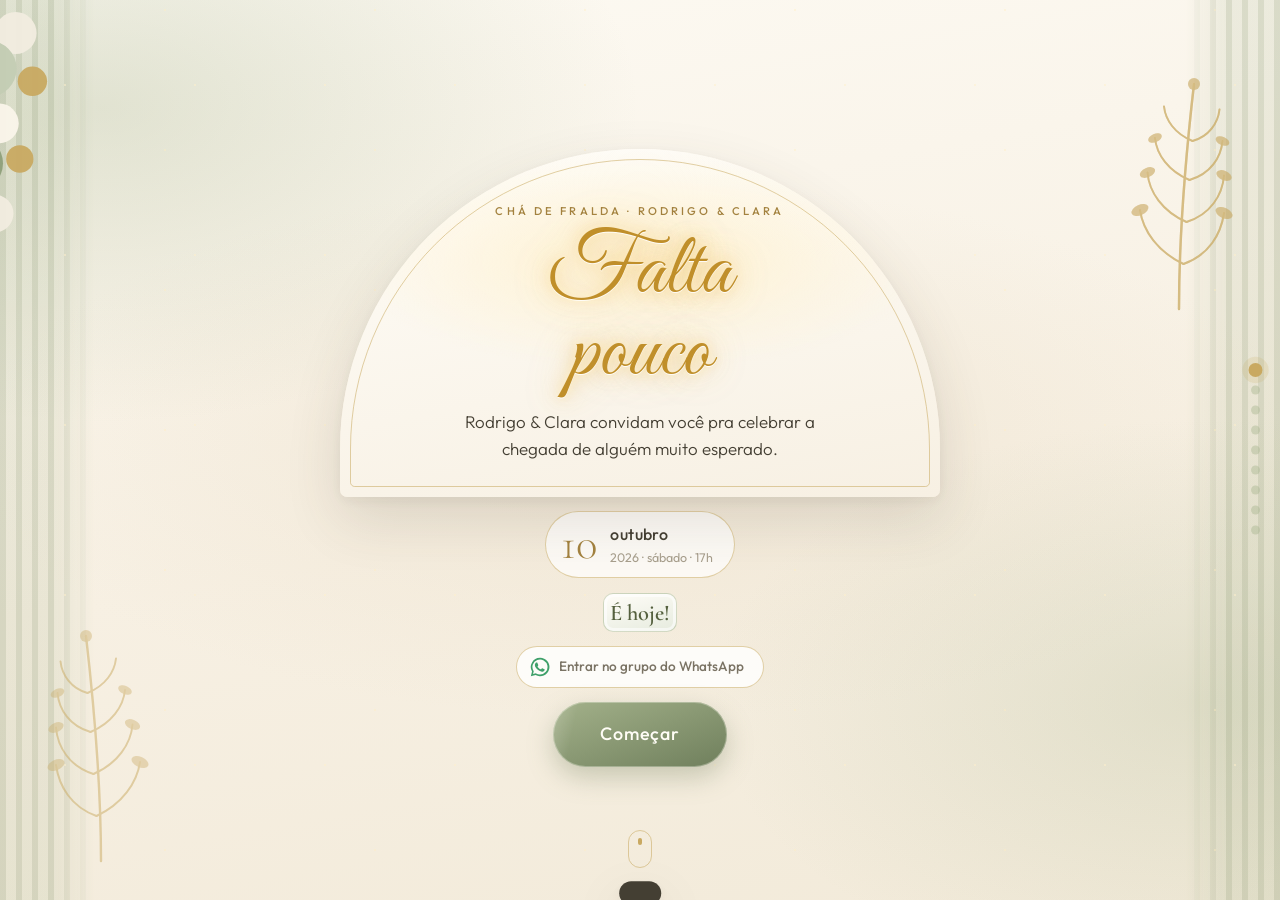
==== commit 611cab5a: "Começar por último, prêmio com o Ballena e aviso de que reservar não é pagar CAPA O "Começar" era o " ====
--- a/index.html
+++ b/index.html
@@ -104,9 +104,7 @@
         <div class="cd"><b id="cd-seg">--</b><span>seg</span></div>
       </div>
 
-      <button class="btn btn-primario btn-pulsa reveal" style="--d:.3s" data-ir="1">Começar</button>
-
-      <a class="wpp-capa reveal" style="--d:.36s" data-cfg-href="whatsappGrupo"
+      <a class="wpp-capa reveal" style="--d:.3s" data-cfg-href="whatsappGrupo"
          data-origem="capa" href="#" target="_blank" rel="noopener">
         <svg viewBox="0 0 24 24" aria-hidden="true">
           <path d="M12 2a10 10 0 00-8.7 15L2 22l5.2-1.4A10 10 0 1012 2zm0 18.2a8.2 8.2 0 01-4.2-1.2l-.3-.2-3.1.8.8-3-.2-.3A8.2 8.2 0 1112 20.2z"/>
@@ -114,6 +112,8 @@
         </svg>
         <span>Entrar no grupo do WhatsApp</span>
       </a>
+
+      <button class="btn btn-primario btn-pulsa reveal" style="--d:.36s" data-ir="1">Começar</button>
     </div>
     <div class="scroll-dica" aria-hidden="true"><span></span></div>
   </section>
@@ -297,8 +297,9 @@
 
       <div class="premio reveal" style="--d:.14s">
         <span class="tag tag-ambar">o prêmio</span>
-        <p class="premio-nome">Kit Jack Daniel's</p>
-        <p class="premio-sub">Garrafa + copo. Sorteado entre todos no dia da festa.</p>
+        <p class="premio-nome">Kit Jack Daniel's + Ballena</p>
+        <p class="premio-sub">Garrafa e copo, mais um Ballena — licor cremoso com
+          tequila. Sorteado entre todos no dia da festa.</p>
       </div>
 
       <p class="nota reveal" style="--d:.18s">
--- a/style.css
+++ b/style.css
@@ -501,37 +501,84 @@
 .btn-primario:hover { transform: translateY(-2px); box-shadow: 0 12px 28px rgba(111,127,92,0.36); }
 .btn-primario:disabled { opacity: 0.6; transform: none; cursor: wait; }
 
-/* O "Começar" é a única coisa que a pessoa precisa fazer na capa. Ele respira
-   devagar e solta um anel, pra ninguém ficar parado achando que acabou ali.
-   A respiração usa `scale` (propriedade própria) em vez de `transform`, senão
-   ela sobrescreveria o translateY do :hover. Para de pulsar ao ser tocado. */
+/* O "Começar" é a única coisa que a pessoa precisa fazer na capa — todo o resto
+   do convite está atrás dele. A primeira versão respirava devagar em verde sobre
+   creme e passava despercebida, então aqui ele é tratado como o único botão da
+   tela que importa:
+
+     TAMANHO   maior que o "Entrar no grupo" logo abaixo, que competia com ele
+     COR       anéis e brilho em ouro — o verde do botão sumia contra o creme
+     MOVIMENTO batida dupla com pausa, não uma senoide. O olho ignora movimento
+               constante e periférico; o que ele persegue é ritmo com descanso.
+
+   A batida usa `scale` (propriedade própria) e não `transform`, senão apagaria
+   o translateY do :hover. Tudo para ao primeiro toque. */
 .btn-pulsa {
   position: relative;
-  animation: respiraBotao 2.4s ease-in-out infinite;
-}
-/* O anel nasce já fora da borda: em cima dela, verde sobre verde, ele some. */
+  padding: 1.14rem 2.9rem;
+  font-size: 1.12rem;
+  letter-spacing: 0.05em;
+
+  /* O brilho é uma camada de background, não um filho: assim ele já nasce
+     recortado na pílula e não precisa de overflow, que cortaria os anéis. */
+  background-image:
+    linear-gradient(102deg,
+      transparent 30%,
+      rgba(255,253,246,0.28) 40%,
+      rgba(227,205,151,0.85) 50%,
+      rgba(255,253,246,0.28) 60%,
+      transparent 70%),
+    linear-gradient(160deg, var(--salvia), var(--salvia-funda));
+  background-size: 200% 100%, 100% 100%;
+  background-position: 130% 0, 0 0;
+  box-shadow: 0 10px 26px rgba(111,127,92,0.34),
+              inset 0 0 0 1px rgba(255,253,246,0.30);
+
+  animation: batidaBotao 3s ease-in-out infinite,
+             brilhoBotao 3s ease-in-out infinite;
+}
+
+/* Os anéis nascem 3px fora da borda: em cima dela, some verde contra verde. */
 .btn-pulsa::before,
 .btn-pulsa::after {
   content: '';
   position: absolute;
   inset: -3px;
   border-radius: inherit;
-  border: 2px solid var(--salvia);
+  border: 2px solid var(--ouro);
   opacity: 0;
   pointer-events: none;
-  animation: anelBotao 2.4s ease-out infinite;
-}
-.btn-pulsa::after { animation-delay: 1.2s; }   /* o segundo anel sai no meio do ciclo */
-
-@keyframes respiraBotao { 0%, 100% { scale: 1; } 50% { scale: 1.045; } }
+  animation: anelBotao 3s ease-out infinite;
+}
+.btn-pulsa::after { animation-delay: 0.34s; }   /* o segundo anel sai na segunda batida */
+
+/* Duas batidas rápidas e ~2s de descanso — é a pausa que faz a próxima ser vista. */
+@keyframes batidaBotao {
+  0%   { scale: 1; }
+  7%   { scale: 1.08; }
+  15%  { scale: 1.005; }
+  23%  { scale: 1.055; }
+  33%  { scale: 1; }
+  100% { scale: 1; }
+}
 @keyframes anelBotao {
-  0%   { scale: 1;    opacity: 0.6; }
-  55%  { scale: 1.22; opacity: 0.16; }
-  80%  { scale: 1.34; opacity: 0; }
-  100% { scale: 1.34; opacity: 0; }
-}
-
-.btn-pulsa:hover, .btn-pulsa:focus-visible { animation: none; scale: 1; }
+  0%   { scale: 1;    opacity: 0.85; }
+  55%  { scale: 1.26; opacity: 0.14; }
+  80%  { scale: 1.38; opacity: 0; }
+  100% { scale: 1.38; opacity: 0; }
+}
+/* O brilho atravessa depois das batidas, não junto: duas coisas ao mesmo tempo
+   viram uma coisa só e o olho não registra nenhuma. */
+@keyframes brilhoBotao {
+  0%,  42% { background-position: 130% 0, 0 0; }
+  78%, 100% { background-position: -40% 0, 0 0; }
+}
+
+.btn-pulsa:hover, .btn-pulsa:focus-visible {
+  animation: none;
+  scale: 1;
+  background-position: 130% 0, 0 0;
+}
 .btn-pulsa:hover::before, .btn-pulsa:focus-visible::before,
 .btn-pulsa:hover::after,  .btn-pulsa:focus-visible::after { animation: none; }
 
@@ -966,6 +1013,21 @@
 }
 .pag-codigo b { font-family: 'Cormorant Garamond', serif; font-size: 1.2rem; letter-spacing: 0.12em; color: var(--tinta); }
 .pag-nota { font-size: 0.8rem; color: var(--tinta-tenue); }
+
+/* Reservar não é pagar. Esse aviso é o único do painel que precisa ser lido
+   antes do resto, então ele tem peso de texto e barra de ouro — sem virar
+   alerta vermelho, que destoaria de um convite. */
+.pag-aviso {
+  font-size: 0.86rem;
+  line-height: 1.5;
+  text-align: left;
+  color: var(--tinta);
+  padding: 0.7rem 0.9rem;
+  border-radius: var(--r-sm);
+  border-left: 3px solid var(--ouro);
+  background: rgba(227,205,151,0.22);
+}
+.pag-aviso b { color: var(--ouro-fundo); font-weight: 600; }
 
 /* ══════════════ FORMULÁRIO ══════════════ */
 .form { display: flex; flex-direction: column; gap: 0.85rem; }
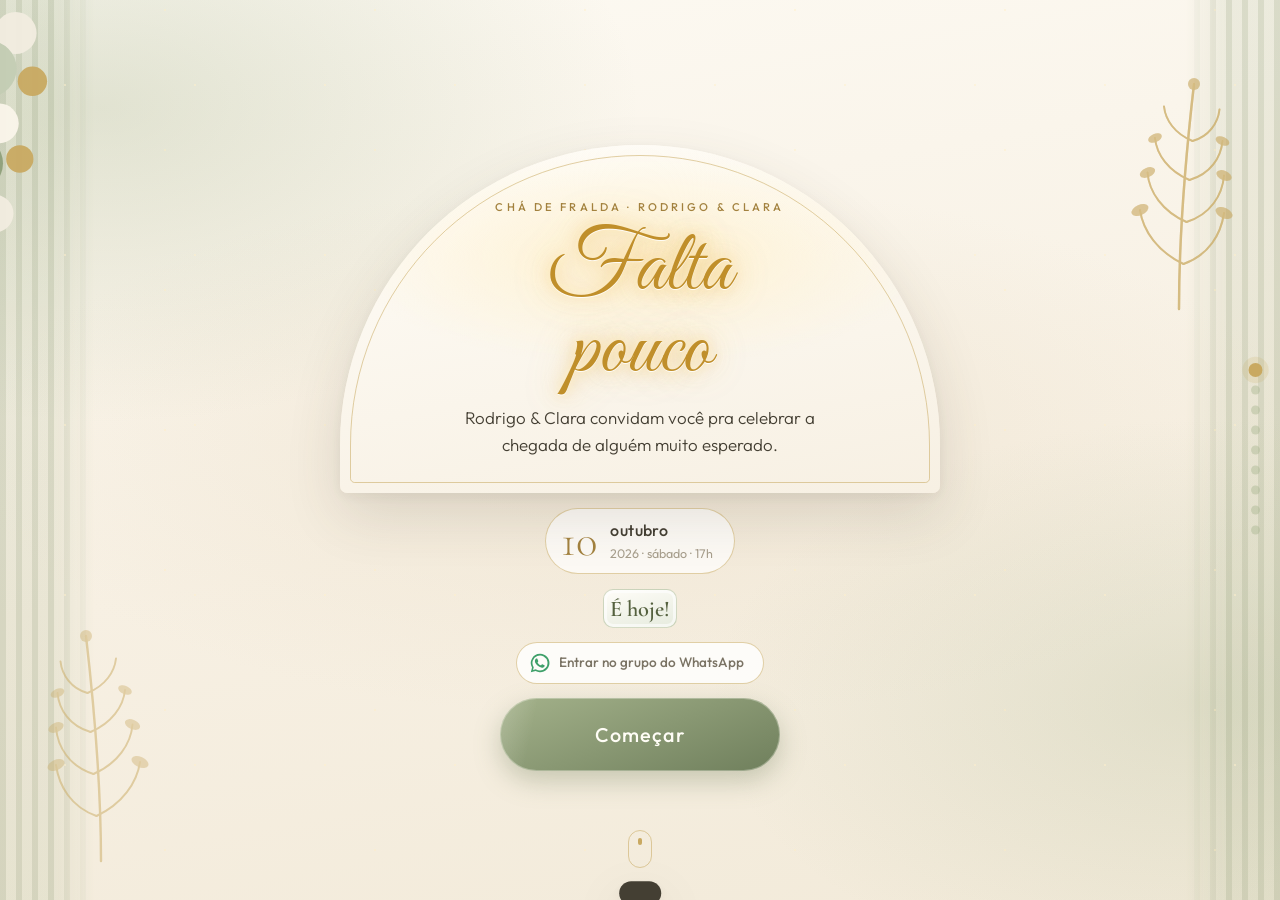
==== commit d237d447: "Escolha ativa no palpite e no álbum, dois sorteios na rifa, trilha 58s menor PALPITE E ÁLBUM — o nav" ====
--- a/index.html
+++ b/index.html
@@ -296,10 +296,20 @@
       </p>
 
       <div class="premio reveal" style="--d:.14s">
-        <span class="tag tag-ambar">o prêmio</span>
-        <p class="premio-nome">Kit Jack Daniel's + Ballena</p>
-        <p class="premio-sub">Garrafa e copo, mais um Ballena — licor cremoso com
-          tequila. Sorteado entre todos no dia da festa.</p>
+        <span class="tag tag-ambar">os prêmios</span>
+        <p class="premio-nome">São dois sorteios</p>
+        <ul class="premio-lista">
+          <li>
+            <b>1º sorteio</b>
+            <span>Kit Jack Daniel's — garrafa e copo</span>
+          </li>
+          <li>
+            <b>2º sorteio</b>
+            <span>Ballena — licor cremoso com tequila</span>
+          </li>
+        </ul>
+        <p class="premio-sub">Um ganhador para cada prêmio, sorteados entre
+          todos os números no dia da festa.</p>
       </div>
 
       <p class="nota reveal" style="--d:.18s">
--- a/style.css
+++ b/style.css
@@ -515,9 +515,14 @@
    o translateY do :hover. Tudo para ao primeiro toque. */
 .btn-pulsa {
   position: relative;
-  padding: 1.14rem 2.9rem;
-  font-size: 1.12rem;
+  padding: 1.28rem 3.4rem;
+  font-size: 1.24rem;
   letter-spacing: 0.05em;
+
+  /* "Começar" é uma palavra curta e o botão do WhatsApp, abaixo, é uma frase
+     inteira — sem isto o botão principal ficava mais estreito que o vizinho
+     mesmo sendo mais alto. O teto em vw protege as telas de 320px. */
+  min-width: min(17.5rem, 82vw);
 
   /* O brilho é uma camada de background, não um filho: assim ele já nasce
      recortado na pílula e não precisa de overflow, que cortaria os anéis. */
@@ -819,6 +824,33 @@
 }
 .premio-nome { font-family: 'Cormorant Garamond', serif; font-size: 1.5rem; line-height: 1.15; }
 .premio-sub  { font-size: 0.84rem; color: var(--tinta-fraca); font-weight: 300; }
+
+/* São dois prêmios e dois ganhadores. Em texto corrido isso lia como um kit
+   só com duas peças, então cada sorteio ganhou sua linha. */
+.premio-lista {
+  display: flex;
+  flex-direction: column;
+  gap: 0.5rem;
+  margin: 0.9rem 0 0.7rem;
+  text-align: left;
+}
+.premio-lista li {
+  display: flex;
+  flex-direction: column;
+  gap: 0.1rem;
+  padding: 0.55rem 0.8rem;
+  border-radius: var(--r-sm);
+  background: rgba(255,255,255,0.72);
+  border: 1px solid var(--fio-ouro);
+}
+.premio-lista b {
+  font-size: 0.7rem;
+  font-weight: 600;
+  letter-spacing: 0.12em;
+  text-transform: uppercase;
+  color: var(--ouro-fundo);
+}
+.premio-lista span { font-size: 0.95rem; color: var(--tinta); }
 
 .cartela {
   display: grid;
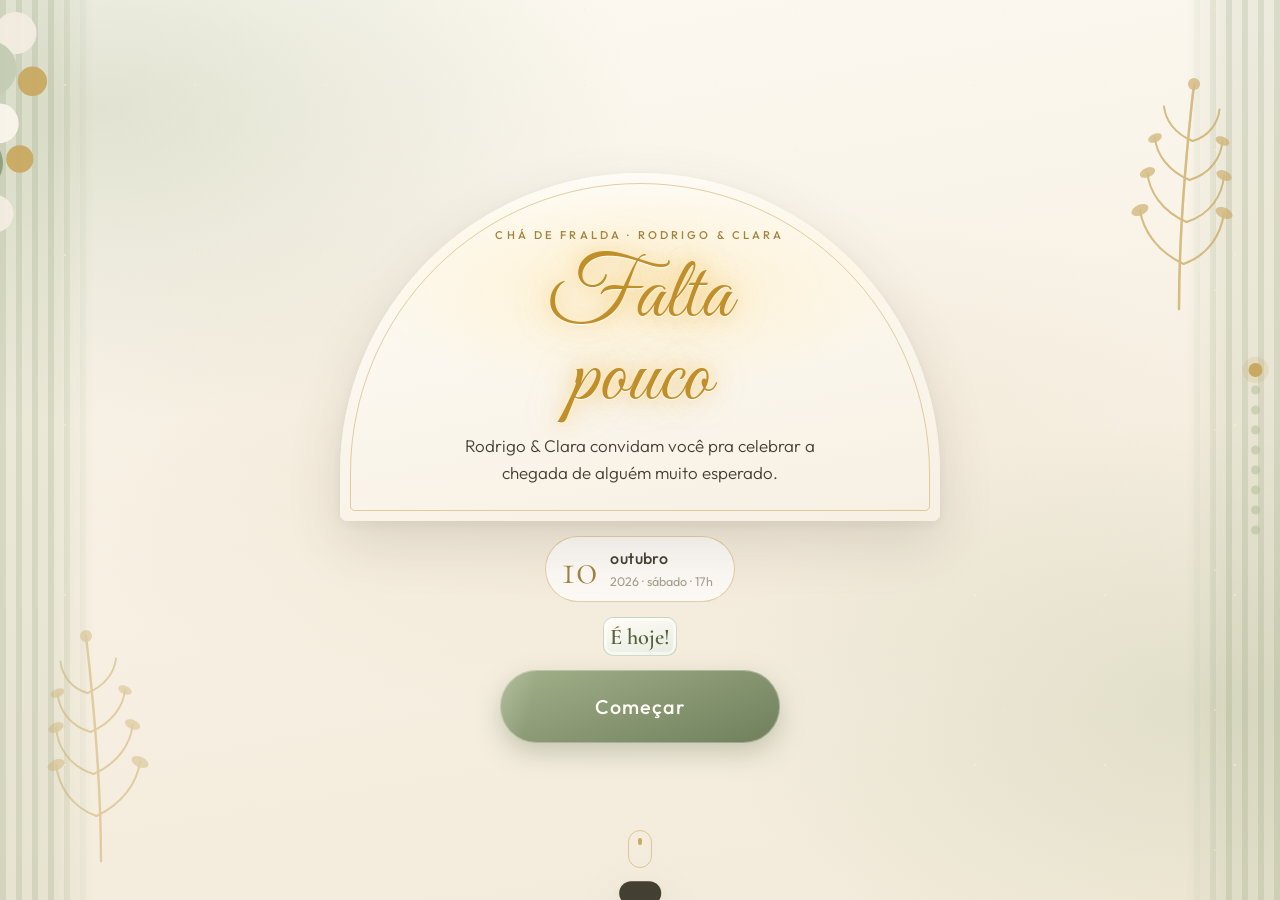
==== commit 095e79c6: "Boticário no 2º sorteio e grupo do WhatsApp só depois de confirmar O Ballena sai do lugar de segundo" ====
--- a/index.html
+++ b/index.html
@@ -104,15 +104,8 @@
         <div class="cd"><b id="cd-seg">--</b><span>seg</span></div>
       </div>
 
-      <a class="wpp-capa reveal" style="--d:.3s" data-cfg-href="whatsappGrupo"
-         data-origem="capa" href="#" target="_blank" rel="noopener">
-        <svg viewBox="0 0 24 24" aria-hidden="true">
-          <path d="M12 2a10 10 0 00-8.7 15L2 22l5.2-1.4A10 10 0 1012 2zm0 18.2a8.2 8.2 0 01-4.2-1.2l-.3-.2-3.1.8.8-3-.2-.3A8.2 8.2 0 1112 20.2z"/>
-          <path d="M16.6 14.2c-.3-.1-1.6-.8-1.9-.9-.3-.1-.4-.1-.6.1l-.8 1c-.2.2-.3.2-.5.1a6.7 6.7 0 01-2-1.2 7.4 7.4 0 01-1.4-1.7c-.1-.3 0-.4.1-.5l.4-.5.2-.4v-.4l-.9-2.1c-.2-.6-.5-.5-.6-.5H8c-.2 0-.5.1-.7.3-.3.3-.9.9-.9 2.2s.9 2.6 1 2.8c.1.2 1.8 2.8 4.4 3.9 1.7.7 2.4.8 3.2.7.5-.1 1.6-.7 1.8-1.3.2-.6.2-1.2.2-1.3l-.4-.3z"/>
-        </svg>
-        <span>Entrar no grupo do WhatsApp</span>
-      </a>
-
+      <!-- O grupo do WhatsApp não aparece aqui de propósito: como o álbum,
+           ele só se abre depois da confirmação de presença (seção 8). -->
       <button class="btn btn-primario btn-pulsa reveal" style="--d:.36s" data-ir="1">Começar</button>
     </div>
     <div class="scroll-dica" aria-hidden="true"><span></span></div>
@@ -305,7 +298,7 @@
           </li>
           <li>
             <b>2º sorteio</b>
-            <span>Ballena — licor cremoso com tequila</span>
+            <span>Kit de perfumaria O Boticário</span>
           </li>
         </ul>
         <p class="premio-sub">Um ganhador para cada prêmio, sorteados entre
--- a/style.css
+++ b/style.css
@@ -450,34 +450,6 @@
   margin-top: 0.2rem;
 }
 
-/* atalho pro grupo, logo abaixo do Começar */
-.wpp-capa {
-  display: inline-flex;
-  align-items: center;
-  gap: 0.5rem;
-  padding: 0.55rem 1.15rem 0.55rem 0.75rem;
-  border-radius: var(--pill);
-  background: rgba(255,255,255,0.82);
-  border: 1px solid var(--fio-ouro);
-  font-size: 0.85rem;
-  font-weight: 500;
-  color: var(--tinta-fraca);
-  transition: transform 0.25s var(--mola), box-shadow 0.25s, color 0.25s, background 0.25s;
-}
-.wpp-capa svg {
-  width: 22px; height: 22px;
-  flex: 0 0 auto;
-  fill: #3fa06a;
-  transition: transform 0.25s var(--mola);
-}
-.wpp-capa:hover {
-  transform: translateY(-2px);
-  box-shadow: var(--sombra-sm);
-  color: var(--tinta);
-  background: #fff;
-}
-.wpp-capa:hover svg { transform: scale(1.1); }
-
 /* ══════════════ BOTÕES ══════════════ */
 .btn {
   display: inline-flex;
@@ -826,31 +798,41 @@
 .premio-sub  { font-size: 0.84rem; color: var(--tinta-fraca); font-weight: 300; }
 
 /* São dois prêmios e dois ganhadores. Em texto corrido isso lia como um kit
-   só com duas peças, então cada sorteio ganhou sua linha. */
+   só com duas peças, então cada sorteio ganhou sua linha.
+
+   Sem caixas: o cartão é um arco (999px de raio no topo), então ali em cima a
+   largura útil é bem menor que a da caixa e qualquer retângulo de borda a
+   borda corta a curva. Um fio de ouro separando os dois cabe na forma. */
 .premio-lista {
   display: flex;
   flex-direction: column;
-  gap: 0.5rem;
-  margin: 0.9rem 0 0.7rem;
-  text-align: left;
+  gap: 0.6rem;
+  width: min(100%, 19rem);
+  margin: 0.9rem auto 0.75rem;
+  text-align: center;
 }
 .premio-lista li {
   display: flex;
   flex-direction: column;
-  gap: 0.1rem;
-  padding: 0.55rem 0.8rem;
-  border-radius: var(--r-sm);
-  background: rgba(255,255,255,0.72);
-  border: 1px solid var(--fio-ouro);
+  gap: 0.15rem;
+}
+.premio-lista li + li {
+  padding-top: 0.6rem;
+  border-top: 1px solid var(--fio-ouro);
 }
 .premio-lista b {
-  font-size: 0.7rem;
+  font-size: 0.68rem;
   font-weight: 600;
-  letter-spacing: 0.12em;
+  letter-spacing: 0.14em;
   text-transform: uppercase;
   color: var(--ouro-fundo);
 }
-.premio-lista span { font-size: 0.95rem; color: var(--tinta); }
+.premio-lista span {
+  font-family: 'Cormorant Garamond', serif;
+  font-size: 1.18rem;
+  line-height: 1.25;
+  color: var(--tinta);
+}
 
 .cartela {
   display: grid;
